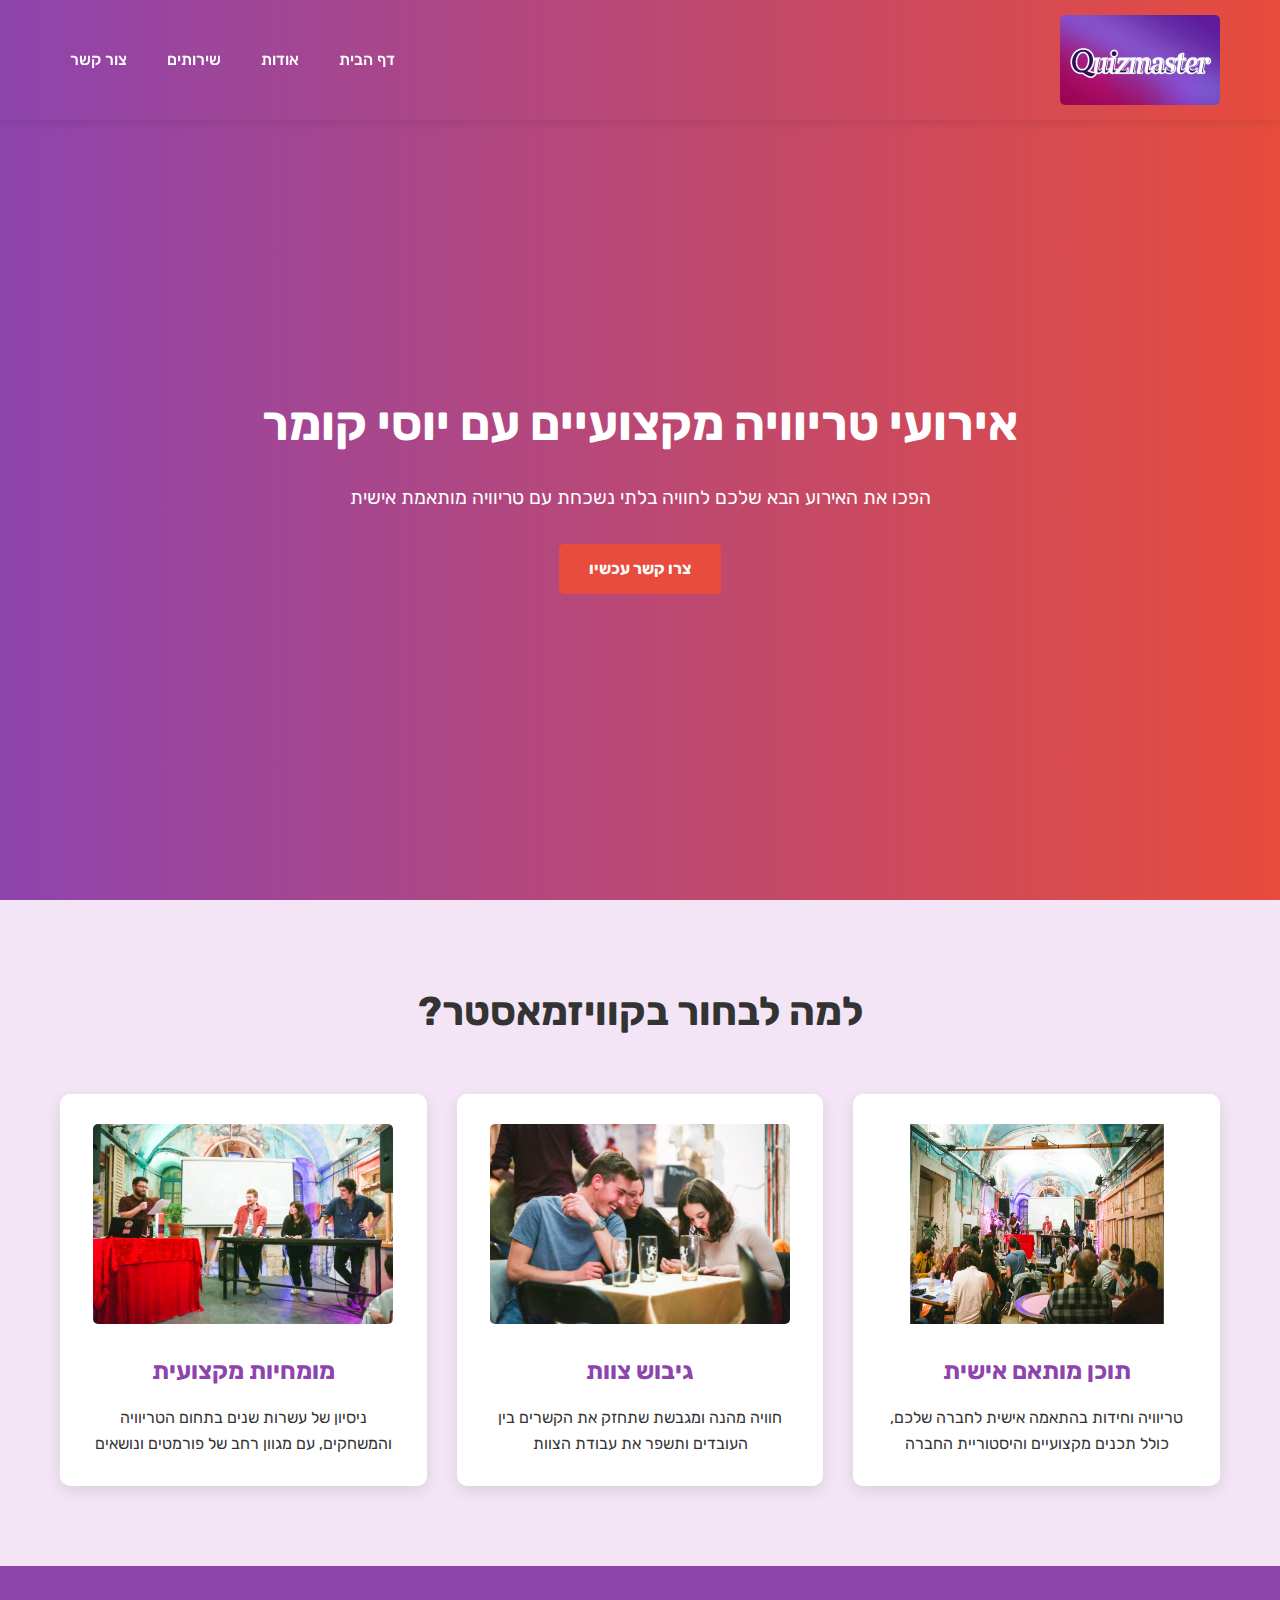
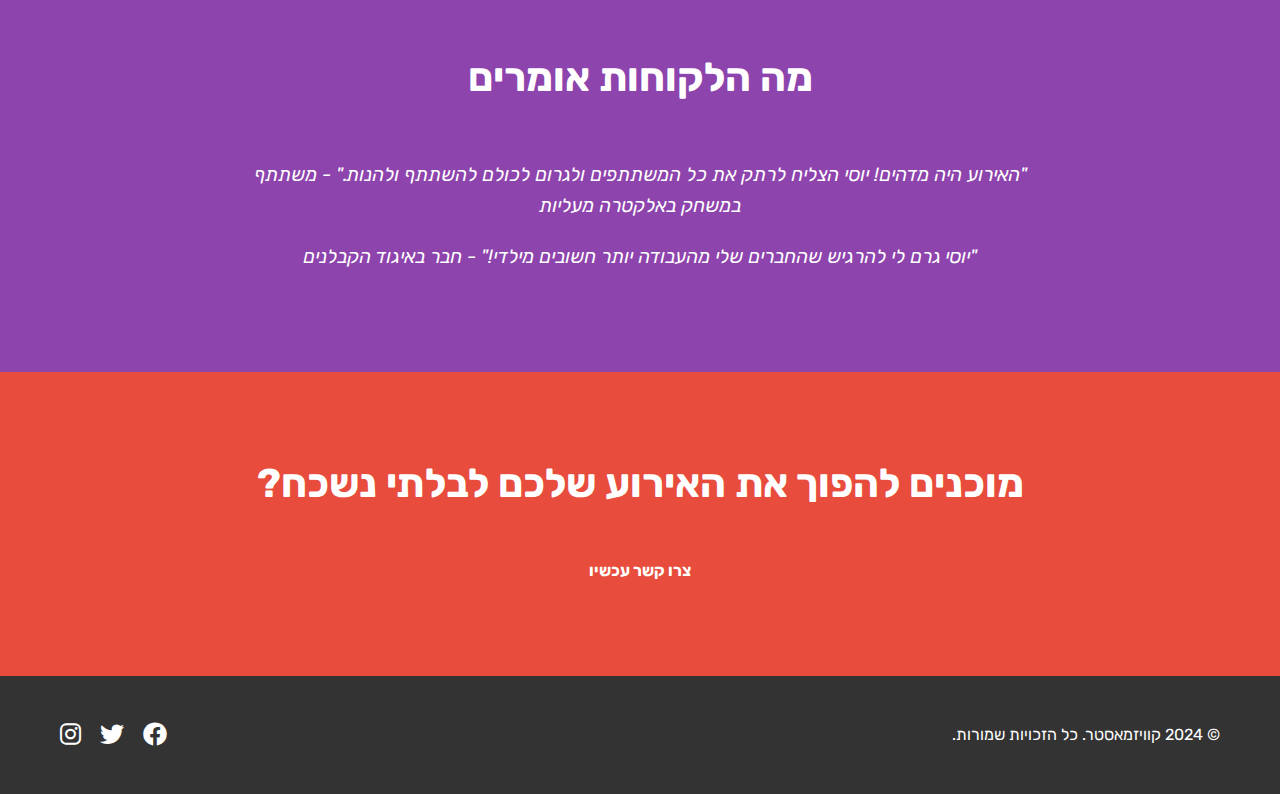
==== index.html @ 9429d7c6 "day 2" ====
<!DOCTYPE html>
<html lang="he" dir="rtl">
<head>
    <meta charset="UTF-8">
    <meta name="viewport" content="width=device-width, initial-scale=1.0">
    <title>קוויזמאסטר - אירועי טריוויה מקצועיים</title>
    <link rel="stylesheet" href="style.css">
    <link rel="stylesheet" href="https://cdnjs.cloudflare.com/ajax/libs/font-awesome/6.0.0-beta3/css/all.min.css">
</head>
<body>
    <header>
        <div class="container">
            <nav>
                <a href="index.html" class="logo">
                    <img src="80slogo.jpg" alt="קוויזמאסטר לוגו" width="160" height="90">
                </a>
                <ul>
                    <li><a href="index.html">דף הבית</a></li>
                    <li><a href="about.html">אודות</a></li>
                    <li><a href="services.html">שירותים</a></li>
                    <li><a href="contact.html">צור קשר</a></li>
                </ul>
            </nav>
        </div>
    </header>

    <main>
        <section class="hero">
            <div class="container">
                <h1>אירועי טריוויה מקצועיים עם יוסי קומר</h1>
                <p>הפכו את האירוע הבא שלכם לחוויה בלתי נשכחת עם טריוויה מותאמת אישית</p>
                <a href="contact.html" class="cta-button">צרו קשר עכשיו</a>
            </div>
        </section>

        <section class="features">
            <div class="container">
                <h2>למה לבחור בקוויזמאסטר?</h2>
                <div class="feature-grid">
                    <div class="feature-item">
                        <img src="IMG-20240827-WA0010.jpg" alt="טריוויה מגוונת" width="300" height="200">
                        <h3>תוכן מותאם אישית</h3>
                        <p>טריוויה וחידות בהתאמה אישית לחברה שלכם, כולל תכנים מקצועיים והיסטוריית החברה</p>
                    </div>
                    <div class="feature-item">
                        <img src="IMG-20240827-WA0013.jpg" alt="אווירה כיפית" width="300" height="200">
                        <h3>גיבוש צוות</h3>
                        <p>חוויה מהנה ומגבשת שתחזק את הקשרים בין העובדים ותשפר את עבודת הצוות</p>
                    </div>
                    <div class="feature-item">
                        <img src="IMG-20240827-WA0012.jpg" alt="מומחיות מקצועית" width="300" height="200">
                        <h3>מומחיות מקצועית</h3>
                        <p>ניסיון של עשרות שנים בתחום הטריוויה והמשחקים, עם מגוון רחב של פורמטים ונושאים</p>
                    </div>
                </div>
            </div>
        </section>

        <section class="testimonials">
            <div class="container">
                <h2>מה הלקוחות אומרים</h2>
                <div class="testimonial-slider">
                    <div class="testimonial-item">
                        <p>"האירוע היה מדהים! יוסי הצליח לרתק את כל המשתתפים ולגרום לכולם להשתתף ולהנות." - משתתף במשחק באלקטרה מעליות
                                                
                    </div>
                    <div class="testimonial-item">                                                
                        <p>"יוסי גרם לי להרגיש שהחברים שלי מהעבודה יותר חשובים מילדי!" - חבר באיגוד הקבלנים
                    </div>
                    
                    <!-- Add more testimonial items here -->
                </div>
            </div>
        </section>

        <section class="cta">
            <div class="container">
                <h2>מוכנים להפוך את האירוע שלכם לבלתי נשכח?</h2>
                <a href="contact.html" class="cta-button">צרו קשר עכשיו</a>
            </div>
        </section>
    </main>

    <footer>
        <div class="container">
            <p>&copy; 2024 קוויזמאסטר. כל הזכויות שמורות.</p>
            <div class="social-icons">
                <a href="#" aria-label="פייסבוק"><i class="fab fa-facebook"></i></a>
                <a href="#" aria-label="טוויטר"><i class="fab fa-twitter"></i></a>
                <a href="#" aria-label="אינסטגרם"><i class="fab fa-instagram"></i></a>
            </div>
        </div>
    </footer>
</body>
</html>
---- style.css ----
@import url('https://fonts.googleapis.com/css2?family=Rubik:wght@400;500;700&display=swap');

:root {
    --primary-color: #8e44ad; /* Deep purple */
    --secondary-color: #e74c3c; /* Accent pink */
    --background-color: #f3e5f5; /* Light purple background */
    --text-color: #333333;
    --accent-color: #9b59b6; /* Lighter purple */
}

* {
    box-sizing: border-box;
    margin: 0;
    padding: 0;
}

body {
    font-family: 'Rubik', sans-serif;
    line-height: 1.6;
    background-color: var(--background-color);
    color: var(--text-color);
    direction: rtl;
}

.container {
    max-width: 1200px;
    margin: 0 auto;
    padding: 0 20px;
}

/* Header Styles */
header {
    background-image: linear-gradient(to right, #8e44ad, #e74c3c);
    box-shadow: 0 2px 10px rgba(0, 0, 0, 0.1);
    position: fixed;
    width: 100%;
    top: 0;
    z-index: 1000;
}

nav {
    display: flex;
    justify-content: space-between;
    align-items: center;
    padding: 15px 0;
}

.logo {
    display: flex;
    align-items: center;
    text-decoration: none;
}

.logo img {
    margin-left: 10px;
    border-radius: 5px;
}

nav ul {
    display: flex;
    list-style-type: none;
}

nav ul li {
    margin-right: 20px;
}

nav ul li a {
    text-decoration: none;
    color: #fff;
    font-weight: 500;
    transition: color 0.3s ease;
    padding: 5px 10px;
    border-radius: 5px;
}

nav ul li a:hover {
    background-color: rgba(255, 255, 255, 0.2);
}

/* Hero Section */
.hero {
    background-image: linear-gradient(to right, #8e44ad, #e74c3c);
    background-size: cover;
    background-position: center;
    height: 100vh;
    display: flex;
    align-items: center;
    text-align: center;
    color: #fff;
    padding-top: 80px; /* Add padding to account for fixed header */
}

.hero h1 {
    font-size: 3rem;
    margin-bottom: 20px;
}

.hero p {
    font-size: 1.2rem;
    margin-bottom: 30px;
}

.cta-button {
    display: inline-block;
    background-color: var(--secondary-color);
    color: #fff;
    padding: 12px 30px;
    border-radius: 5px;
    text-decoration: none;
    font-weight: 700;
    transition: background-color 0.3s ease, transform 0.3s ease;
}

.cta-button:hover {
    background-color: #c0392b;
    transform: translateY(-3px);
}

/* Features Section */
.features {
  padding: 80px 0;
}

.features h2 {
  text-align: center;
  font-size: 2.5rem;
  margin-bottom: 50px;
}

.feature-grid {
  display: grid;
  grid-template-columns: repeat(auto-fit, minmax(300px, 1fr));
  gap: 30px;
}

.feature-item {
  background-color: #fff;
  border-radius: 10px;
  padding: 30px;
  text-align: center;
  box-shadow: 0 5px 15px rgba(0, 0, 0, 0.1);
  transition: transform 0.3s ease;
}

.feature-item:hover {
  transform: translateY(-10px);
}

.feature-item img {
  max-width: 100%;
  border-radius: 5px;
  margin-bottom: 20px;
}

.feature-item h3 {
  font-size: 1.5rem;
  margin-bottom: 15px;
  color: var(--primary-color);
}

/* Testimonials Section */
.testimonials {
  background-color: var(--primary-color);
  color: #fff;
  padding: 80px 0;
}

.testimonials h2 {
  text-align: center;
  font-size: 2.5rem;
  margin-bottom: 50px;
}

.testimonial-slider {
  max-width: 800px;
  margin: 0 auto;
}

.testimonial-item {
  text-align: center;
}

.testimonial-item p {
  font-size: 1.2rem;
  font-style: italic;
  margin-bottom: 20px;
}

.testimonial-item cite {
  font-weight: 700;
}

/* CTA Section */
.cta {
  background-color: var(--secondary-color);
  color: #fff;
  padding: 80px 0;
  text-align: center;
}

.cta h2 {
  font-size: 2.5rem;
  margin-bottom: 30px;
}

/* Footer Styles */
footer {
  background-color: #333;
  color: #fff;
  padding: 40px 0;
}

footer .container {
  display: flex;
  justify-content: space-between;
  align-items: center;
}

.social-icons a {
  color: #fff;
  font-size: 1.5rem;
  margin-right: 15px;
  transition: color 0.3s ease;
}

.social-icons a:hover {
  color: var(--primary-color);
}

/* Responsive Design */
@media (max-width: 768px) {
  nav {
      flex-direction: column;
  }

  nav ul {
      margin-top: 20px;
  }

  .hero h1 {
      font-size: 2.5rem;
  }

  .feature-grid {
      grid-template-columns: 1fr;
  }

  footer .container {
      flex-direction: column;
      text-align: center;
  }

  .social-icons {
      margin-top: 20px;
  }
}
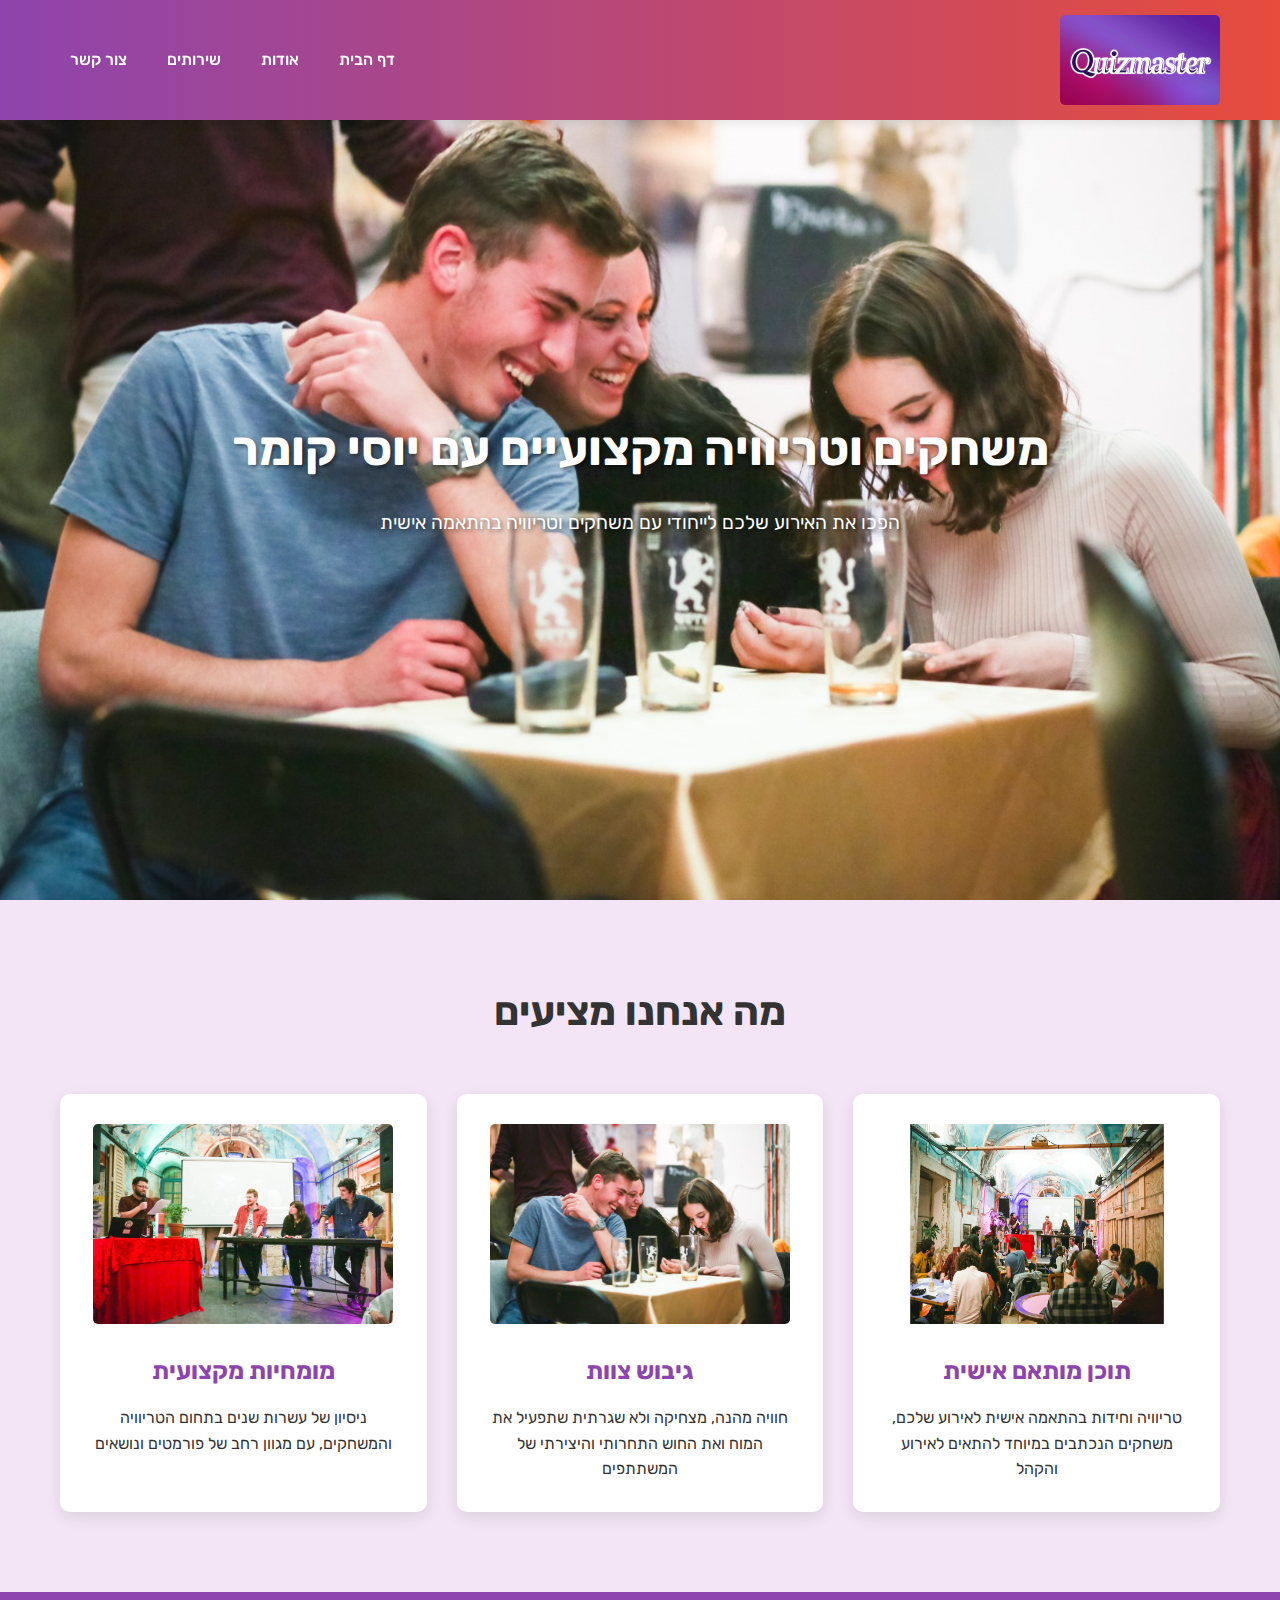
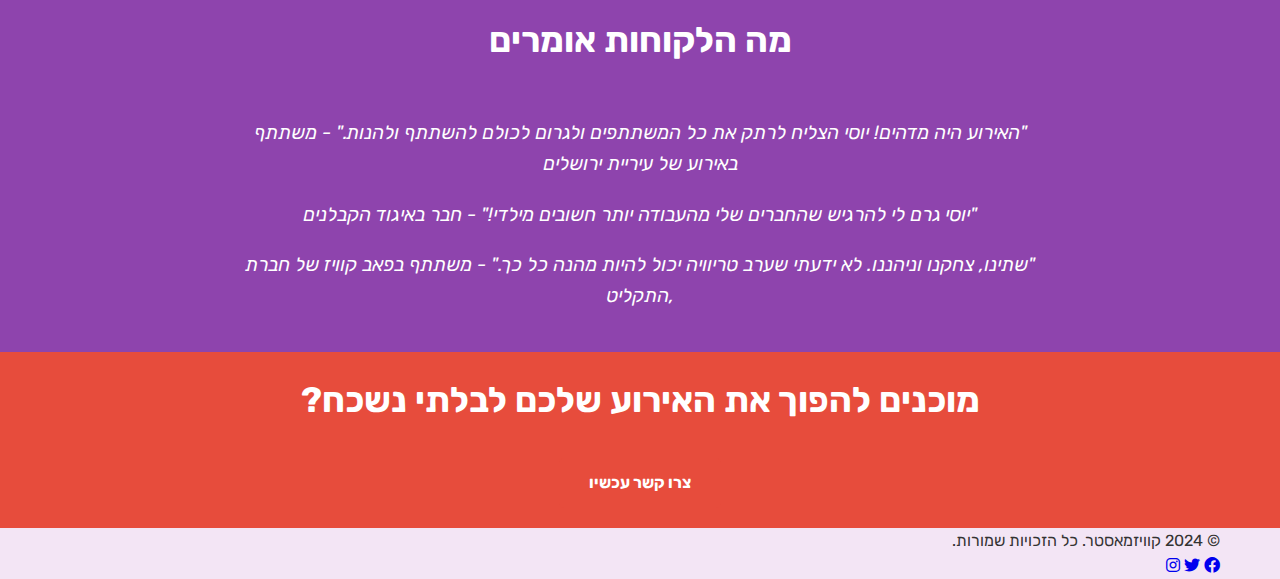
==== commit 9f4b885f: "made everything" ====
--- a/index.html
+++ b/index.html
@@ -14,38 +14,36 @@
                 <a href="index.html" class="logo">
                     <img src="80slogo.jpg" alt="קוויזמאסטר לוגו" width="160" height="90">
                 </a>
-                <ul>
-                    <li><a href="index.html">דף הבית</a></li>
-                    <li><a href="about.html">אודות</a></li>
-                    <li><a href="services.html">שירותים</a></li>
-                    <li><a href="contact.html">צור קשר</a></li>
-                </ul>
+                <!-- The hamburger menu will be inserted here by JavaScript -->
             </nav>
         </div>
     </header>
 
     <main>
         <section class="hero">
-            <div class="container">
-                <h1>אירועי טריוויה מקצועיים עם יוסי קומר</h1>
-                <p>הפכו את האירוע הבא שלכם לחוויה בלתי נשכחת עם טריוויה מותאמת אישית</p>
-                <a href="contact.html" class="cta-button">צרו קשר עכשיו</a>
+            <div class="slideshow-container">
+                <!-- Images will be dynamically added here by JavaScript -->
+            </div>
+            <div class="hero-content">
+                <h1>משחקים וטריוויה מקצועיים עם יוסי קומר</h1>
+                <p>הפכו את האירוע שלכם לייחודי עם משחקים וטריוויה בהתאמה אישית</p>
+                
             </div>
         </section>
 
         <section class="features">
             <div class="container">
-                <h2>למה לבחור בקוויזמאסטר?</h2>
+                <h2>מה אנחנו מציעים</h2>
                 <div class="feature-grid">
                     <div class="feature-item">
                         <img src="IMG-20240827-WA0010.jpg" alt="טריוויה מגוונת" width="300" height="200">
                         <h3>תוכן מותאם אישית</h3>
-                        <p>טריוויה וחידות בהתאמה אישית לחברה שלכם, כולל תכנים מקצועיים והיסטוריית החברה</p>
+                        <p>טריוויה וחידות בהתאמה אישית לאירוע שלכם, משחקים הנכתבים במיוחד להתאים לאירוע והקהל</p>
                     </div>
                     <div class="feature-item">
                         <img src="IMG-20240827-WA0013.jpg" alt="אווירה כיפית" width="300" height="200">
                         <h3>גיבוש צוות</h3>
-                        <p>חוויה מהנה ומגבשת שתחזק את הקשרים בין העובדים ותשפר את עבודת הצוות</p>
+                        <p>חוויה מהנה, מצחיקה ולא שגרתית שתפעיל את המוח ואת החוש התחרותי והיצירתי של המשתתפים</p>
                     </div>
                     <div class="feature-item">
                         <img src="IMG-20240827-WA0012.jpg" alt="מומחיות מקצועית" width="300" height="200">
@@ -61,11 +59,13 @@
                 <h2>מה הלקוחות אומרים</h2>
                 <div class="testimonial-slider">
                     <div class="testimonial-item">
-                        <p>"האירוע היה מדהים! יוסי הצליח לרתק את כל המשתתפים ולגרום לכולם להשתתף ולהנות." - משתתף במשחק באלקטרה מעליות
-                                                
+                        <p>"האירוע היה מדהים! יוסי הצליח לרתק את כל המשתתפים ולגרום לכולם להשתתף ולהנות." - משתתף באירוע של עיריית ירושלים                      
                     </div>
                     <div class="testimonial-item">                                                
                         <p>"יוסי גרם לי להרגיש שהחברים שלי מהעבודה יותר חשובים מילדי!" - חבר באיגוד הקבלנים
+                    </div>
+                    <div class="testimonial-item">                                                
+                        <p>"שתינו, צחקנו וניהננו. לא ידעתי שערב טריוויה יכול להיות מהנה כל כך." - משתתף בפאב קוויז של חברת ,התקליט
                     </div>
                     
                     <!-- Add more testimonial items here -->
@@ -91,5 +91,6 @@
             </div>
         </div>
     </footer>
+    <script src="script.js"></script>
 </body>
 </html>--- a/style.css
+++ b/style.css
@@ -1,11 +1,11 @@
 @import url('https://fonts.googleapis.com/css2?family=Rubik:wght@400;500;700&display=swap');
 
 :root {
-    --primary-color: #8e44ad; /* Deep purple */
-    --secondary-color: #e74c3c; /* Accent pink */
-    --background-color: #f3e5f5; /* Light purple background */
+    --primary-color: #8e44ad;
+    --secondary-color: #e74c3c;
+    --background-color: #f3e5f5;
     --text-color: #333333;
-    --accent-color: #9b59b6; /* Lighter purple */
+    --accent-color: #9b59b6;
 }
 
 * {
@@ -28,7 +28,7 @@
     padding: 0 20px;
 }
 
-/* Header Styles */
+/* Header and Navigation Styles */
 header {
     background-image: linear-gradient(to right, #8e44ad, #e74c3c);
     box-shadow: 0 2px 10px rgba(0, 0, 0, 0.1);
@@ -38,6 +38,15 @@
     z-index: 1000;
 }
 
+.with-header-padding {
+  padding-top: 60px; /* Adjust this value based on your header height */
+}
+
+.with-header-padding main {
+  margin-top: 80px; /* Add some extra space between header and main content */
+}
+
+
 nav {
     display: flex;
     justify-content: space-between;
@@ -56,16 +65,36 @@
     border-radius: 5px;
 }
 
-nav ul {
+/* Hamburger Menu Styles */
+.hamburger-menu {
+    position: relative;
+}
+
+.hamburger-icon {
+    display: none;
+    cursor: pointer;
+    padding: 10px;
+}
+
+.hamburger-icon span {
+    display: block;
+    width: 25px;
+    height: 3px;
+    background-color: #fff;
+    margin: 5px 0;
+    transition: 0.4s;
+}
+
+.menu-items {
     display: flex;
     list-style-type: none;
 }
 
-nav ul li {
+.menu-items li {
     margin-right: 20px;
 }
 
-nav ul li a {
+.menu-items li a {
     text-decoration: none;
     color: #fff;
     font-weight: 500;
@@ -74,21 +103,135 @@
     border-radius: 5px;
 }
 
-nav ul li a:hover {
+.menu-items li a:hover {
     background-color: rgba(255, 255, 255, 0.2);
+}
+
+
+/* Features Section */
+.features {
+  padding: 80px 0;
+}
+
+.features h2 {
+  text-align: center;
+  font-size: 2.5rem;
+  margin-bottom: 50px;
+}
+
+.feature-grid {
+  display: grid;
+  grid-template-columns: repeat(auto-fit, minmax(300px, 1fr));
+  gap: 30px;
+}
+
+.feature-item {
+  background-color: #fff;
+  border-radius: 10px;
+  padding: 30px;
+  text-align: center;
+  box-shadow: 0 5px 15px rgba(0, 0, 0, 0.1);
+  transition: transform 0.3s ease;
+}
+
+.feature-item:hover {
+  transform: translateY(-10px);
+}
+
+.feature-item img {
+  max-width: 100%;
+  border-radius: 5px;
+  margin-bottom: 20px;
+}
+
+.feature-item h3 {
+  font-size: 1.5rem;
+  margin-bottom: 15px;
+  color: var(--primary-color);
+}
+
+/* Testimonials Section */
+.testimonials {
+  background-color: var(--primary-color);
+  color: #fff;
+  padding: 20px 0;
+}
+
+.testimonials h2 {
+  text-align: center;
+  font-size: 2.2rem;
+  margin-bottom: 50px;
+}
+
+.testimonial-slider {
+  max-width: 800px;
+  margin: 0 auto;
+}
+
+.testimonial-item {
+  text-align: center;
+}
+
+.testimonial-item p {
+  font-size: 1.2rem;
+  font-style: italic;
+  margin-bottom: 20px;
+}
+
+.testimonial-item cite {
+  font-weight: 700;
+}
+
+/* CTA Section */
+.cta {
+  background-color: var(--secondary-color);
+  color: #fff;
+  padding: 20px 0;
+  text-align: center;
+}
+
+.cta h2 {
+  font-size: 2.2rem;
+  margin-bottom: 30px;
 }
 
 /* Hero Section */
 .hero {
-    background-image: linear-gradient(to right, #8e44ad, #e74c3c);
-    background-size: cover;
-    background-position: center;
+    position: relative;
     height: 100vh;
+    overflow: hidden;
     display: flex;
     align-items: center;
+    justify-content: center;
+    color: #fff;
+    padding-top: 80px;
+}
+
+.slideshow-container {
+    position: absolute;
+    top: 0;
+    left: 0;
+    width: 100%;
+    height: 100%;
+}
+
+.slideshow-container img {
+    position: absolute;
+    top: 0;
+    left: 0;
+    width: 100%;
+    height: 100%;
+    object-fit: cover;
+    opacity: 0;
+    transition: opacity 1s ease-in-out;
+}
+
+.hero-content {
+    position: relative;
+    z-index: 1;
     text-align: center;
-    color: #fff;
-    padding-top: 80px; /* Add padding to account for fixed header */
+    padding: 20px;
+    text-shadow: 2px 2px 4px rgba(0,0,0,0.5);
 }
 
 .hero h1 {
@@ -117,141 +260,79 @@
     transform: translateY(-3px);
 }
 
-/* Features Section */
-.features {
-  padding: 80px 0;
-}
-
-.features h2 {
-  text-align: center;
-  font-size: 2.5rem;
-  margin-bottom: 50px;
-}
-
-.feature-grid {
-  display: grid;
-  grid-template-columns: repeat(auto-fit, minmax(300px, 1fr));
-  gap: 30px;
-}
-
-.feature-item {
-  background-color: #fff;
-  border-radius: 10px;
-  padding: 30px;
-  text-align: center;
-  box-shadow: 0 5px 15px rgba(0, 0, 0, 0.1);
-  transition: transform 0.3s ease;
-}
-
-.feature-item:hover {
-  transform: translateY(-10px);
-}
-
-.feature-item img {
-  max-width: 100%;
-  border-radius: 5px;
-  margin-bottom: 20px;
-}
-
-.feature-item h3 {
-  font-size: 1.5rem;
-  margin-bottom: 15px;
-  color: var(--primary-color);
-}
-
-/* Testimonials Section */
-.testimonials {
-  background-color: var(--primary-color);
-  color: #fff;
-  padding: 80px 0;
-}
-
-.testimonials h2 {
-  text-align: center;
-  font-size: 2.5rem;
-  margin-bottom: 50px;
-}
-
-.testimonial-slider {
-  max-width: 800px;
-  margin: 0 auto;
-}
-
-.testimonial-item {
-  text-align: center;
-}
-
-.testimonial-item p {
-  font-size: 1.2rem;
-  font-style: italic;
-  margin-bottom: 20px;
-}
-
-.testimonial-item cite {
-  font-weight: 700;
-}
-
-/* CTA Section */
-.cta {
-  background-color: var(--secondary-color);
-  color: #fff;
-  padding: 80px 0;
-  text-align: center;
-}
-
-.cta h2 {
-  font-size: 2.5rem;
-  margin-bottom: 30px;
-}
-
-/* Footer Styles */
-footer {
-  background-color: #333;
-  color: #fff;
-  padding: 40px 0;
-}
-
-footer .container {
-  display: flex;
-  justify-content: space-between;
-  align-items: center;
-}
-
-.social-icons a {
-  color: #fff;
-  font-size: 1.5rem;
-  margin-right: 15px;
-  transition: color 0.3s ease;
-}
-
-.social-icons a:hover {
-  color: var(--primary-color);
-}
+/* Ensure the layout is side-by-side */
+
+.about-content h1 {
+  text-align: center; /* Center-align the heading text */
+  margin-bottom: 30px; /* Add space below the heading */
+  font-size: xx-large;
+  color: #8e44ad;
+}
+.about-grid {
+  display: flex; /* Use Flexbox for side-by-side layout */
+  align-items: flex-start; /* Align items at the start of the container */
+  gap: 20px; /* Add some space between image and text */
+  padding: 40px; /* Add some padding around the container */
+}
+
+/* Set a specific size for the image */
+.about-image img {
+  max-width: 300px; /* Adjust size as needed */
+  height: auto; /* Maintain the aspect ratio of the image */
+  border-radius: 8px; /* Optional: Add rounded corners */
+}
+
+/* Ensure the text is on the right and can grow */
+.about-text {
+  flex: 1; /* Allow the text container to grow and fill available space */
+}
+
+
 
 /* Responsive Design */
 @media (max-width: 768px) {
-  nav {
-      flex-direction: column;
-  }
-
-  nav ul {
-      margin-top: 20px;
-  }
-
-  .hero h1 {
-      font-size: 2.5rem;
-  }
-
-  .feature-grid {
-      grid-template-columns: 1fr;
-  }
-
-  footer .container {
-      flex-direction: column;
-      text-align: center;
-  }
-
-  .social-icons {
-      margin-top: 20px;
-  }
+    .hamburger-icon {
+        display: block;
+    }
+
+    .menu-items {
+        display: none;
+        position: absolute;
+        top: 100%;
+        left: 0;
+        width: 100%;
+        background-color: var(--primary-color);
+        flex-direction: column;
+        align-items: center;
+        padding: 20px 0;
+    }
+
+    .menu-items.show {
+        display: flex;
+    }
+
+    .menu-items li {
+        margin: 10px 0;
+    }
+
+    nav {
+        flex-direction: column;
+    }
+
+    .hero h1 {
+        font-size: 2.5rem;
+    }
+
+    .feature-grid {
+        grid-template-columns: 1fr;
+    }
+
+    footer .container {
+        flex-direction: column;
+        text-align: center;
+    }
+
+    .social-icons {
+        margin-top: 20px;
+    }
 }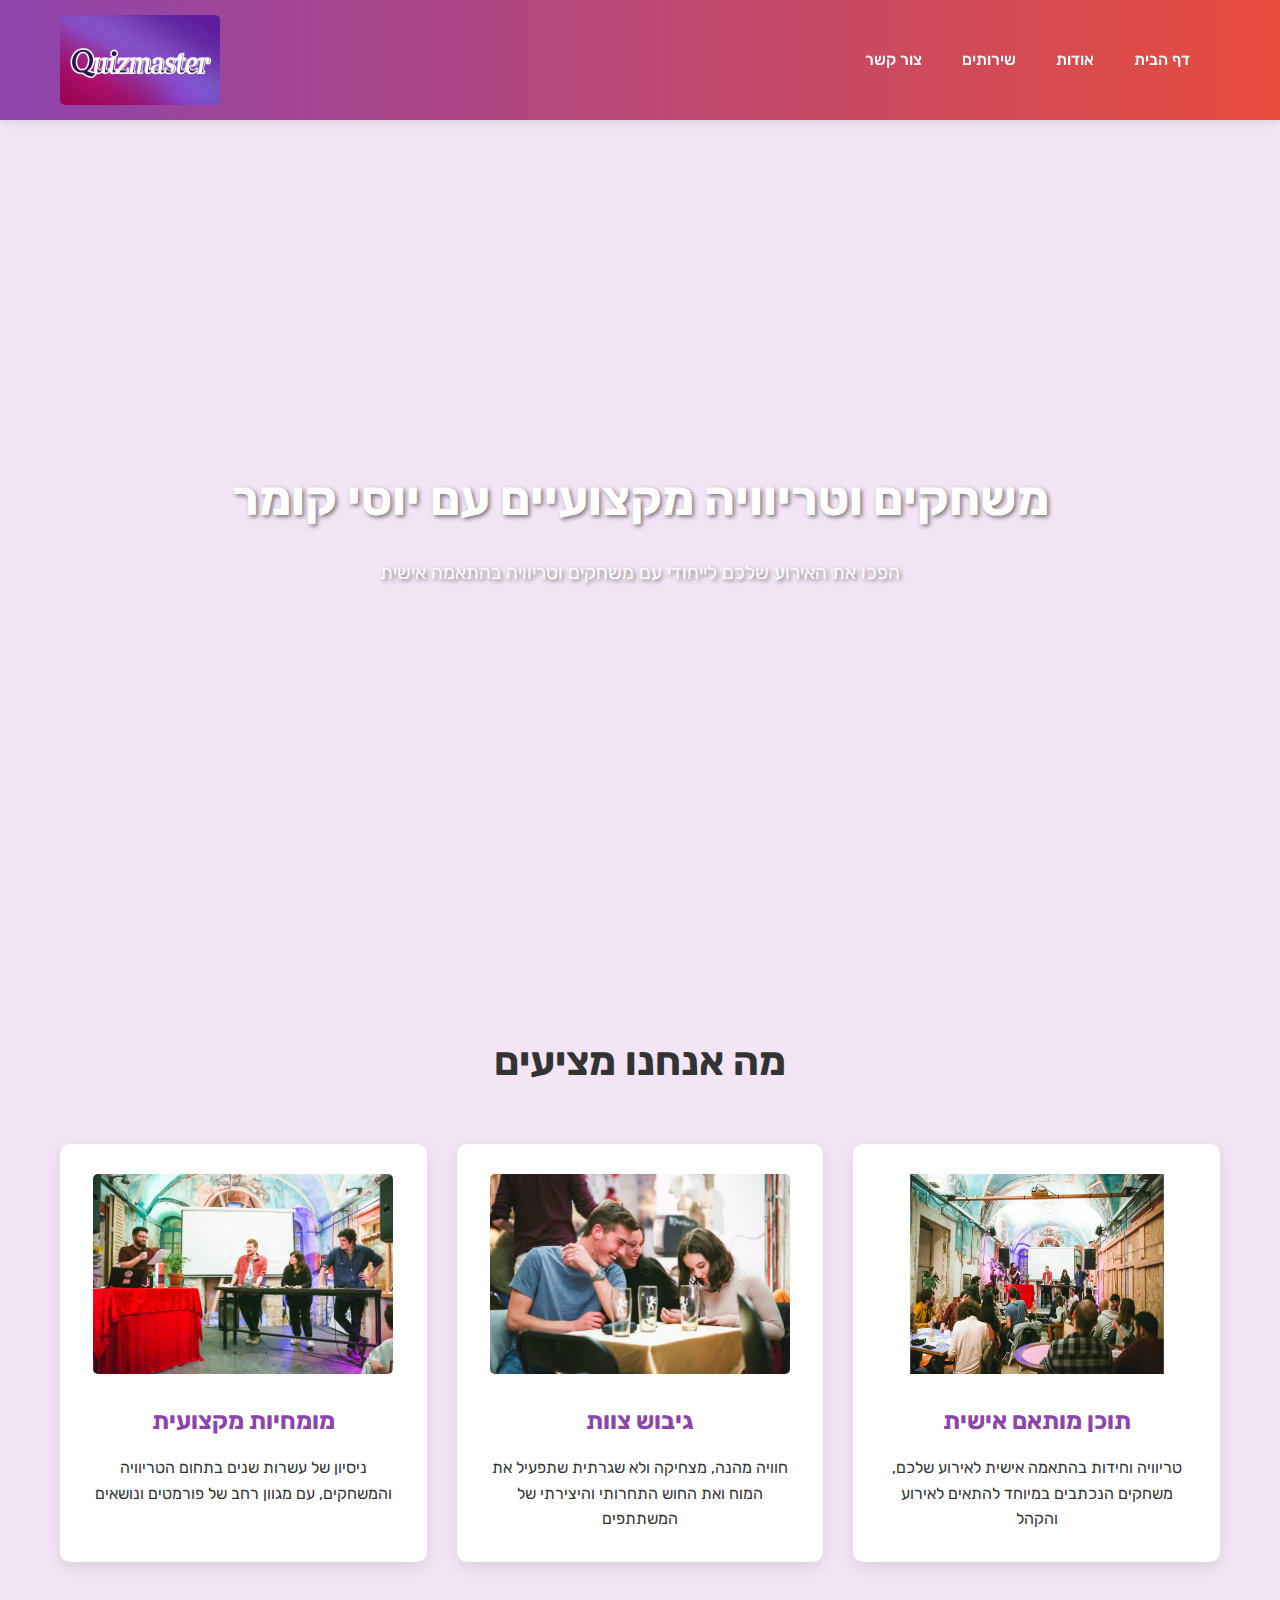
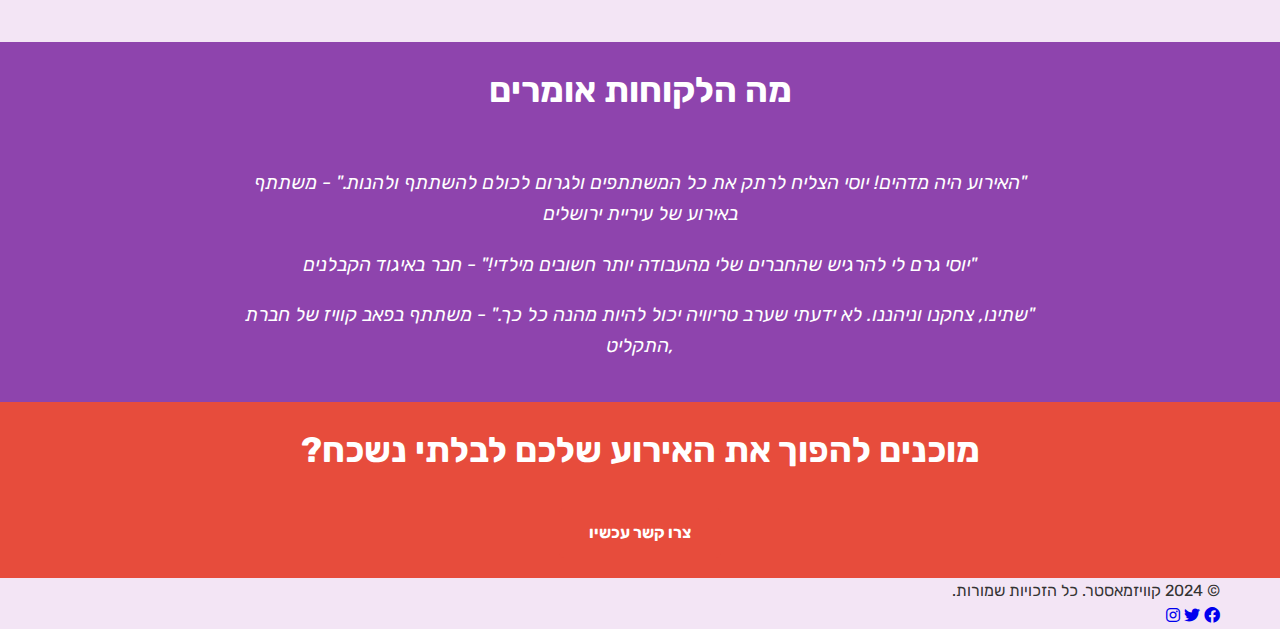
==== commit 0c3b165c: "finished? haha" ====
--- a/index.html
+++ b/index.html
@@ -7,7 +7,7 @@
     <link rel="stylesheet" href="style.css">
     <link rel="stylesheet" href="https://cdnjs.cloudflare.com/ajax/libs/font-awesome/6.0.0-beta3/css/all.min.css">
 </head>
-<body>
+<body class="with-header-padding-less">
     <header>
         <div class="container">
             <nav>
--- a/style.css
+++ b/style.css
@@ -1,3 +1,5 @@
+
+/* Global Styles */
 @import url('https://fonts.googleapis.com/css2?family=Rubik:wght@400;500;700&display=swap');
 
 :root {
@@ -30,7 +32,7 @@
 
 /* Header and Navigation Styles */
 header {
-    background-image: linear-gradient(to right, #8e44ad, #e74c3c);
+    background-image: linear-gradient(to right, var(--primary-color), var(--secondary-color));
     box-shadow: 0 2px 10px rgba(0, 0, 0, 0.1);
     position: fixed;
     width: 100%;
@@ -39,50 +41,69 @@
 }
 
 .with-header-padding {
-  padding-top: 60px; /* Adjust this value based on your header height */
+    padding-top: 60px;
 }
 
 .with-header-padding main {
-  margin-top: 80px; /* Add some extra space between header and main content */
-}
-
+    margin-top: 80px;
+}
+.with-header-padding-less {
+    padding-top: 50px;
+}
 
 nav {
-    display: flex;
-    justify-content: space-between;
-    align-items: center;
-    padding: 15px 0;
+  display: flex;
+  justify-content: space-between;
+  align-items: center;
+  padding: 15px 0;
+  order: 2;
 }
 
 .logo {
-    display: flex;
-    align-items: center;
-    text-decoration: none;
+  display: flex;
+  align-items: flex-start;
+  text-decoration: none;
+  order: 3; 
 }
 
 .logo img {
-    margin-left: 10px;
-    border-radius: 5px;
+  /*margin-right: 10px; /* Swap the margin from left to right */
+  border-radius: 5px;
 }
 
 /* Hamburger Menu Styles */
-.hamburger-menu {
-    position: relative;
-}
-
-.hamburger-icon {
-    display: none;
-    cursor: pointer;
-    padding: 10px;
-}
-
-.hamburger-icon span {
-    display: block;
-    width: 25px;
-    height: 3px;
-    background-color: #fff;
-    margin: 5px 0;
-    transition: 0.4s;
+@media (max-width: 767px) {
+    .hamburger-menu {
+        position: fixed;
+        top: 40px;
+        right: 20px;
+        display: flex;
+        flex-direction: column;
+        align-items: flex-end;
+        z-index: 100;
+    }
+
+    .hamburger-icon {
+        display: block;
+        cursor: pointer;
+        padding: 10px;
+    }
+
+    .hamburger-icon span {
+        display: block;
+        width: 25px;
+        height: 3px;
+        background-color: #fff;
+        margin: 5px 0;
+        transition: 0.4s;
+    }
+}
+
+@media (min-width: 768px) {
+    .hamburger-menu,
+    .hamburger-icon {
+        display: none;
+    }
 }
 
 .menu-items {
@@ -98,7 +119,7 @@
     text-decoration: none;
     color: #fff;
     font-weight: 500;
-    transition: color 0.3s ease;
+    transition: background-color 0.3s ease;
     padding: 5px 10px;
     border-radius: 5px;
 }
@@ -107,92 +128,102 @@
     background-color: rgba(255, 255, 255, 0.2);
 }
 
+.menu-items.show-on-mobile {
+    display: flex;
+    flex-direction: column;
+    align-items: flex-start;
+}
+
+.menu-items.show-on-mobile li {
+    margin-right: 0;
+    margin-bottom: 10px;
+}
 
 /* Features Section */
 .features {
-  padding: 80px 0;
+    padding: 80px 0;
 }
 
 .features h2 {
-  text-align: center;
-  font-size: 2.5rem;
-  margin-bottom: 50px;
+    text-align: center;
+    font-size: 2.5rem;
+    margin-bottom: 50px;
 }
 
 .feature-grid {
-  display: grid;
-  grid-template-columns: repeat(auto-fit, minmax(300px, 1fr));
-  gap: 30px;
+    display: grid;
+    grid-template-columns: repeat(auto-fit, minmax(300px, 1fr));
+    gap: 30px;
 }
 
 .feature-item {
-  background-color: #fff;
-  border-radius: 10px;
-  padding: 30px;
-  text-align: center;
-  box-shadow: 0 5px 15px rgba(0, 0, 0, 0.1);
-  transition: transform 0.3s ease;
+    background-color: #fff;
+    border-radius: 10px;
+    padding: 30px;
+    text-align: center;
+    box-shadow: 0 5px 15px rgba(0, 0, 0, 0.1);
+    transition: transform 0.3s ease;
 }
 
 .feature-item:hover {
-  transform: translateY(-10px);
+    transform: translateY(-10px);
 }
 
 .feature-item img {
-  max-width: 100%;
-  border-radius: 5px;
-  margin-bottom: 20px;
+    max-width: 100%;
+    border-radius: 5px;
+    margin-bottom: 20px;
 }
 
 .feature-item h3 {
-  font-size: 1.5rem;
-  margin-bottom: 15px;
-  color: var(--primary-color);
+    font-size: 1.5rem;
+    margin-bottom: 15px;
+    color: var(--primary-color);
 }
 
 /* Testimonials Section */
 .testimonials {
-  background-color: var(--primary-color);
-  color: #fff;
-  padding: 20px 0;
+    background-color: var(--primary-color);
+    color: #fff;
+    padding: 20px 0;
 }
 
 .testimonials h2 {
-  text-align: center;
-  font-size: 2.2rem;
-  margin-bottom: 50px;
+    text-align: center;
+    font-size: 2.2rem;
+    margin-bottom: 50px;
 }
 
 .testimonial-slider {
-  max-width: 800px;
-  margin: 0 auto;
+    max-width: 800px;
+    margin: 0 auto;
 }
 
 .testimonial-item {
-  text-align: center;
+    text-align: center;
 }
 
 .testimonial-item p {
-  font-size: 1.2rem;
-  font-style: italic;
-  margin-bottom: 20px;
+    font-size: 1.2rem;
+    font-style: italic;
+    margin-bottom: 20px;
 }
 
 .testimonial-item cite {
-  font-weight: 700;
+    font-weight: 700;
 }
 
 /* CTA Section */
 .cta {
-  background-color: var(--secondary-color);
-  color: #fff;
-  padding: 20px 0;
-  text-align: center;
+    background-color: var(--secondary-color);
+    color: #fff;
+    padding: 20px 0;
+    text-align: center;
 }
 
 .cta h2 {
-  font-size: 2.2rem;
-  margin-bottom: 30px;
+    font-size: 2.2rem;
+    margin-bottom: 30px;
 }
 
 /* Hero Section */
@@ -215,7 +246,8 @@
     height: 100%;
 }
 
-.slideshow-container img {
+.slideshow-container img,
+.slideshow-container video {
     position: absolute;
     top: 0;
     left: 0;
@@ -260,36 +292,34 @@
     transform: translateY(-3px);
 }
 
-/* Ensure the layout is side-by-side */
-
+/* About Section */
 .about-content h1 {
-  text-align: center; /* Center-align the heading text */
-  margin-bottom: 30px; /* Add space below the heading */
-  font-size: xx-large;
-  color: #8e44ad;
-}
+    text-align: center;
+    margin-bottom: 30px;
+    font-size: 2.5em;
+    color: var(--primary-color);
+}
+
 .about-grid {
-  display: flex; /* Use Flexbox for side-by-side layout */
-  align-items: flex-start; /* Align items at the start of the container */
-  gap: 20px; /* Add some space between image and text */
-  padding: 40px; /* Add some padding around the container */
-}
-
-/* Set a specific size for the image */
+    display: flex;
+    flex-direction: row;
+    align-items: flex-start;
+    gap: 20px;
+    padding: 40px;
+}
+
 .about-image img {
-  max-width: 300px; /* Adjust size as needed */
-  height: auto; /* Maintain the aspect ratio of the image */
-  border-radius: 8px; /* Optional: Add rounded corners */
-}
-
-/* Ensure the text is on the right and can grow */
+    max-width: 300px;
+    height: auto;
+    border-radius: 8px;
+}
+
 .about-text {
-  flex: 1; /* Allow the text container to grow and fill available space */
-}
-
-
-
-/* Responsive Design */
+    flex: 1;
+    text-align: right;
+}
+
+/* Responsive Styles */
 @media (max-width: 768px) {
     .hamburger-icon {
         display: block;
@@ -335,4 +365,33 @@
     .social-icons {
         margin-top: 20px;
     }
+
+    .about-content h1 {
+        font-size: 2em;
+        margin-bottom: 20px;
+    }
+
+    .about-grid {
+        flex-direction: column;
+        padding: 20px;
+    }
+
+    .about-text {
+        text-align: center;
+    }
+}
+
+@media (max-width: 480px) {
+    .about-content h1 {
+        font-size: 1.5em;
+        margin-bottom: 15px;
+    }
+
+    .about-grid {
+        padding: 15px;
+    }
+
+    .about-text {
+        text-align: center;
+    }
 }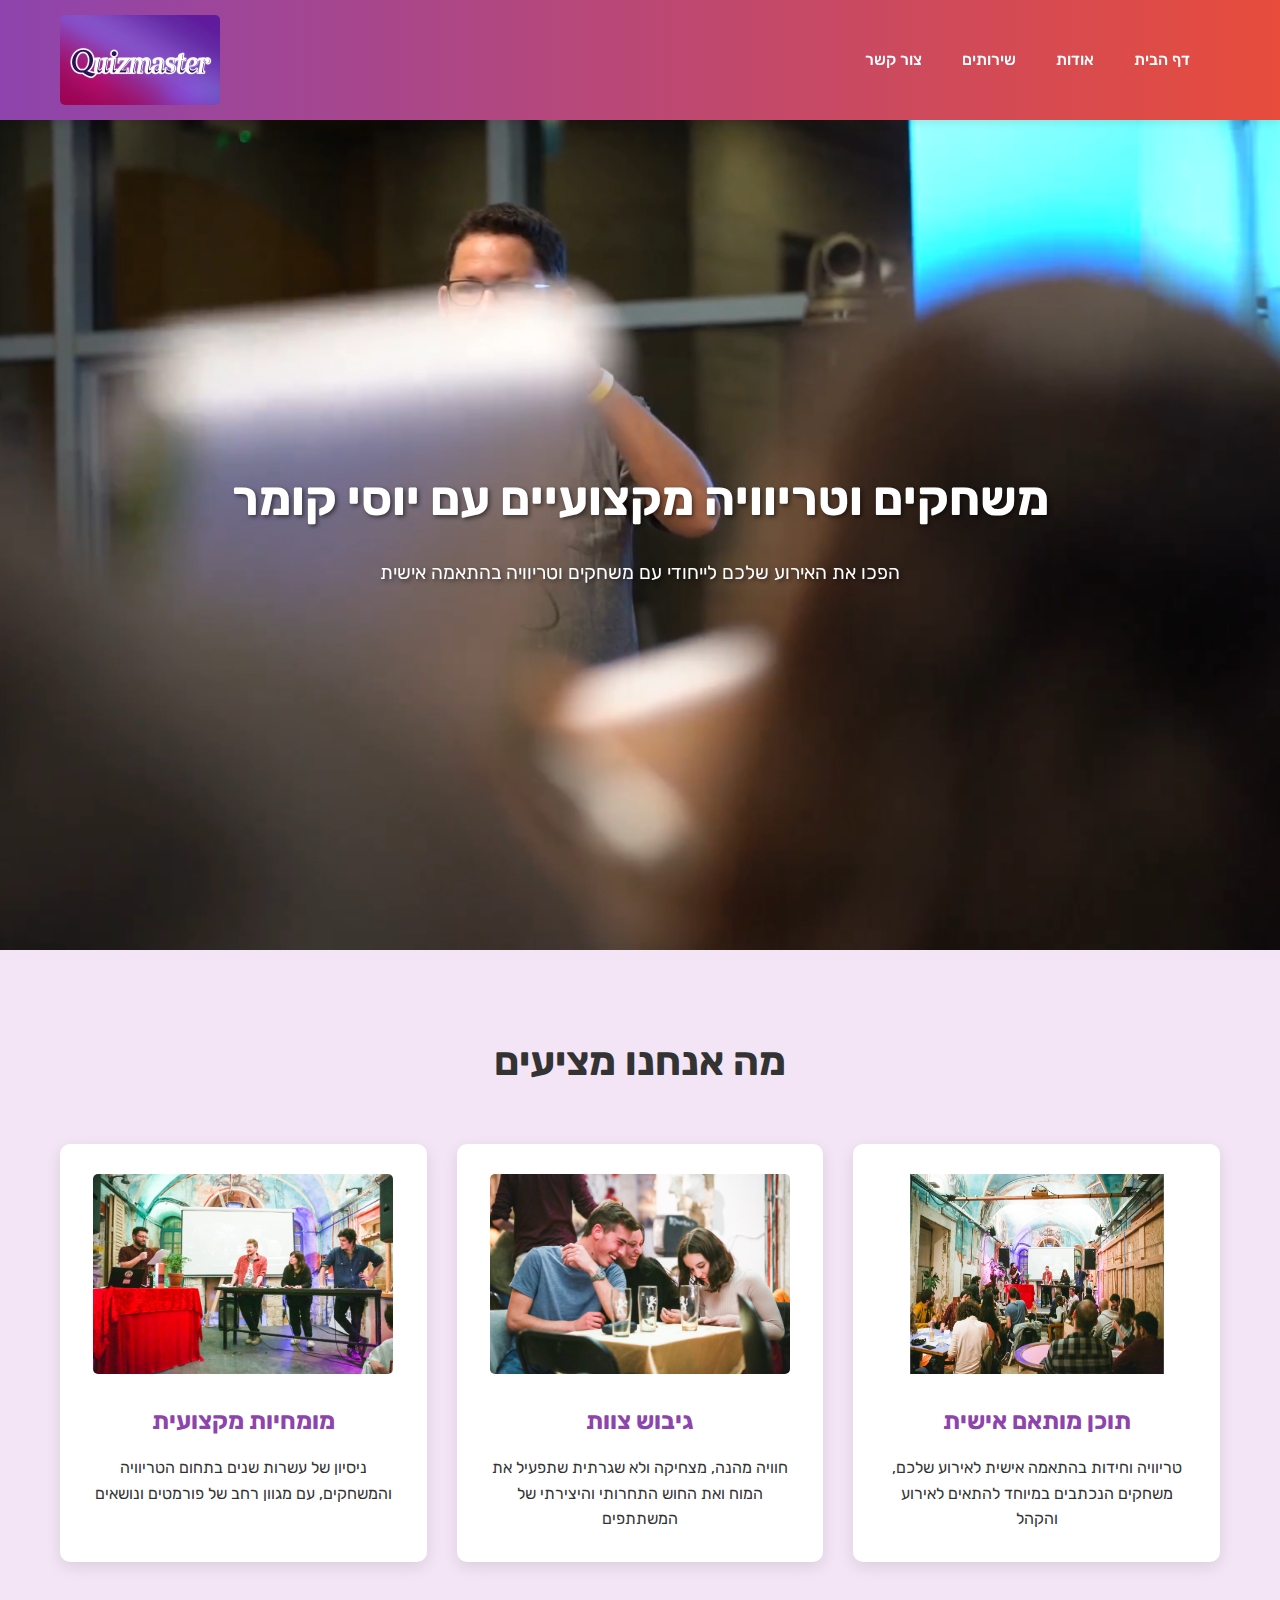
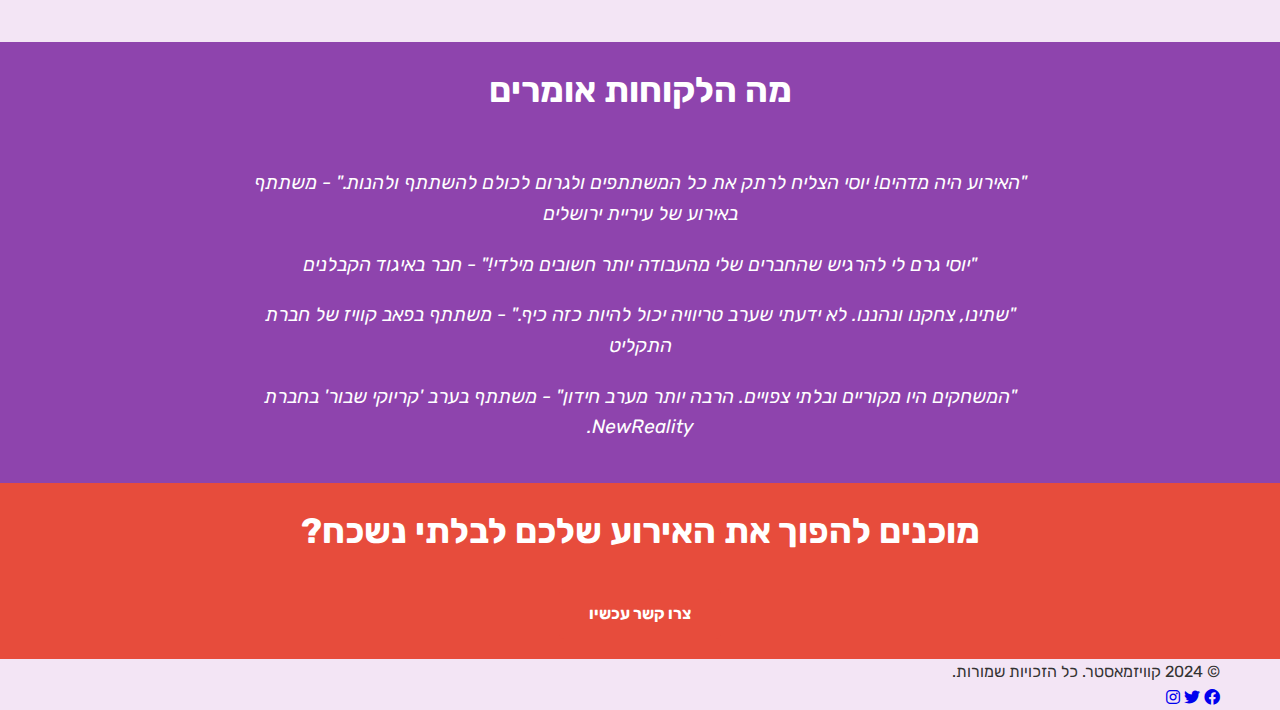
==== commit c94ee396: "failed to fix js" ====
--- a/index.html
+++ b/index.html
@@ -65,7 +65,10 @@
                         <p>"יוסי גרם לי להרגיש שהחברים שלי מהעבודה יותר חשובים מילדי!" - חבר באיגוד הקבלנים
                     </div>
                     <div class="testimonial-item">                                                
-                        <p>"שתינו, צחקנו וניהננו. לא ידעתי שערב טריוויה יכול להיות מהנה כל כך." - משתתף בפאב קוויז של חברת ,התקליט
+                        <p>"שתינו, צחקנו ונהננו. לא ידעתי שערב טריוויה יכול להיות כזה כיף." - משתתף בפאב קוויז של חברת התקליט
+                    </div>
+                    <div class="testimonial-item">                                                
+                        <p>"המשחקים היו מקוריים ובלתי צפויים. הרבה יותר מערב חידון" - משתתף בערב 'קריוקי שבור' בחברת NewReality.
                     </div>
                     
                     <!-- Add more testimonial items here -->
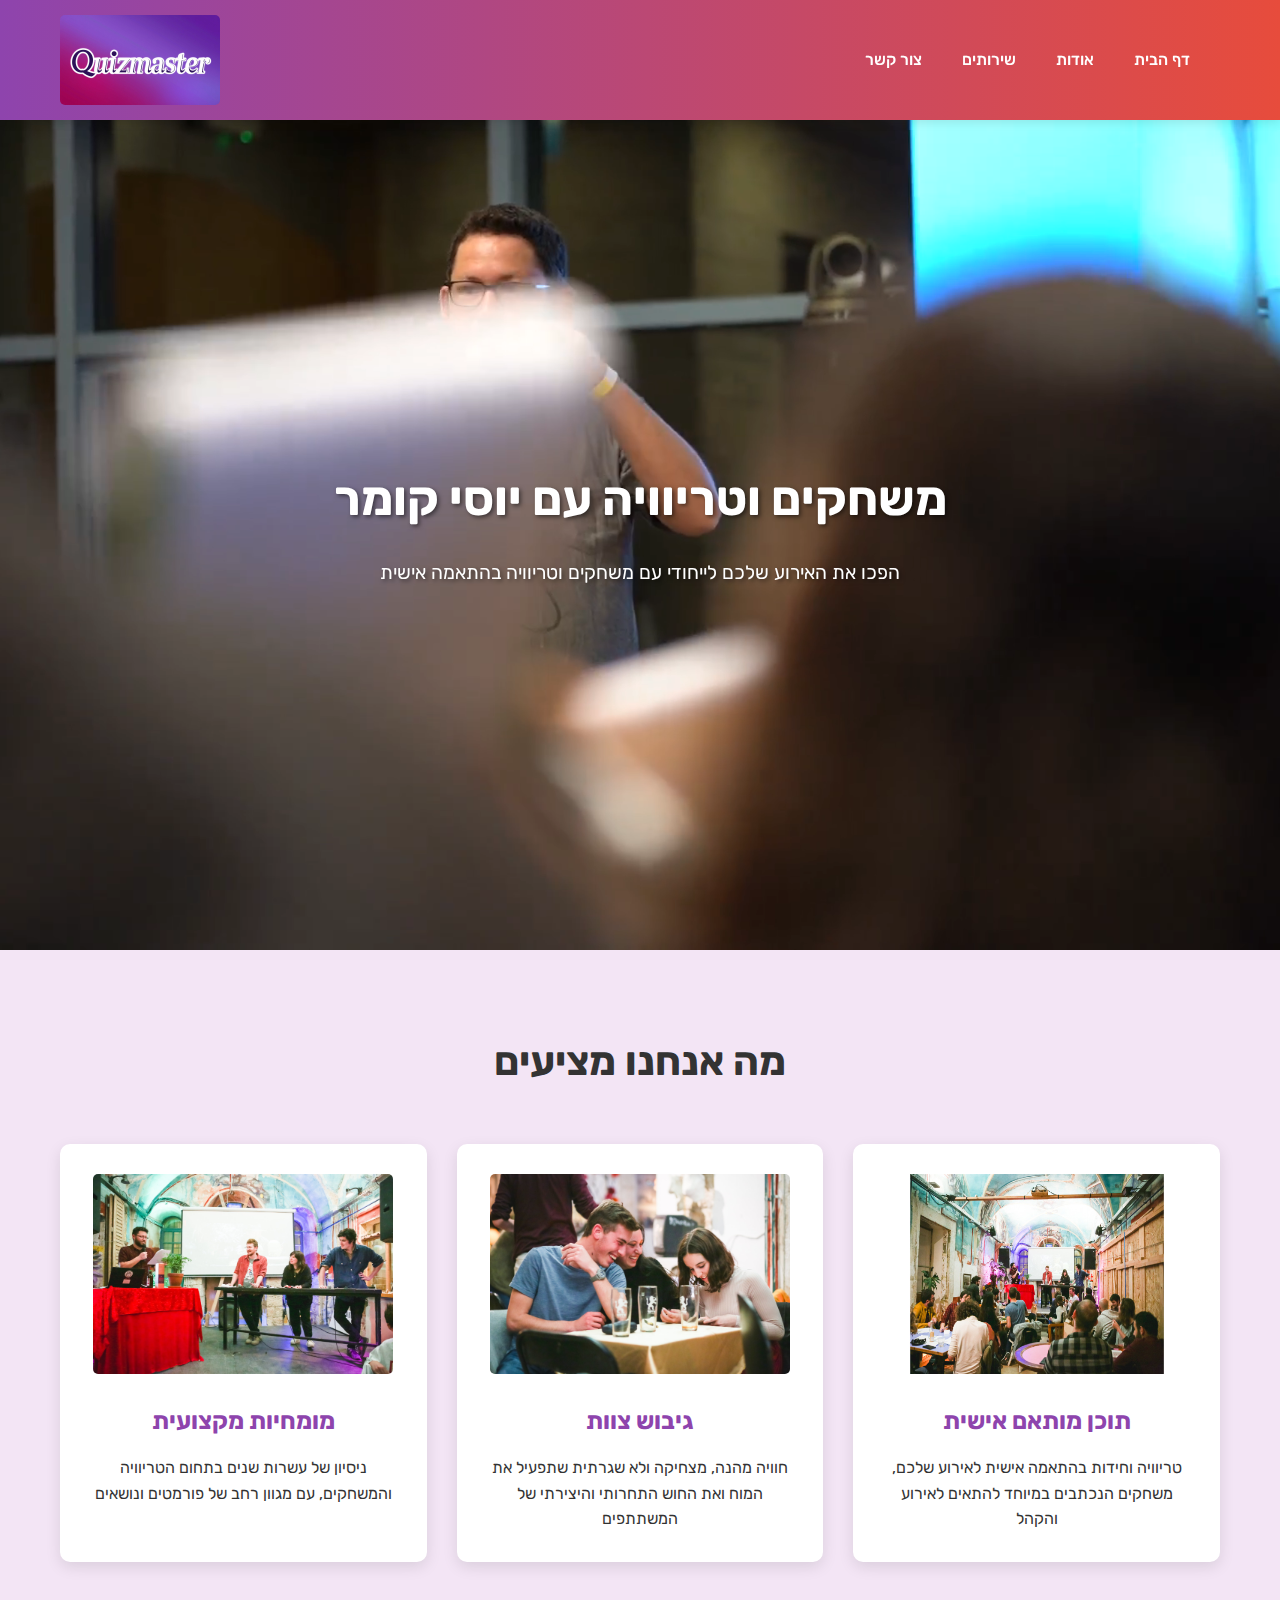
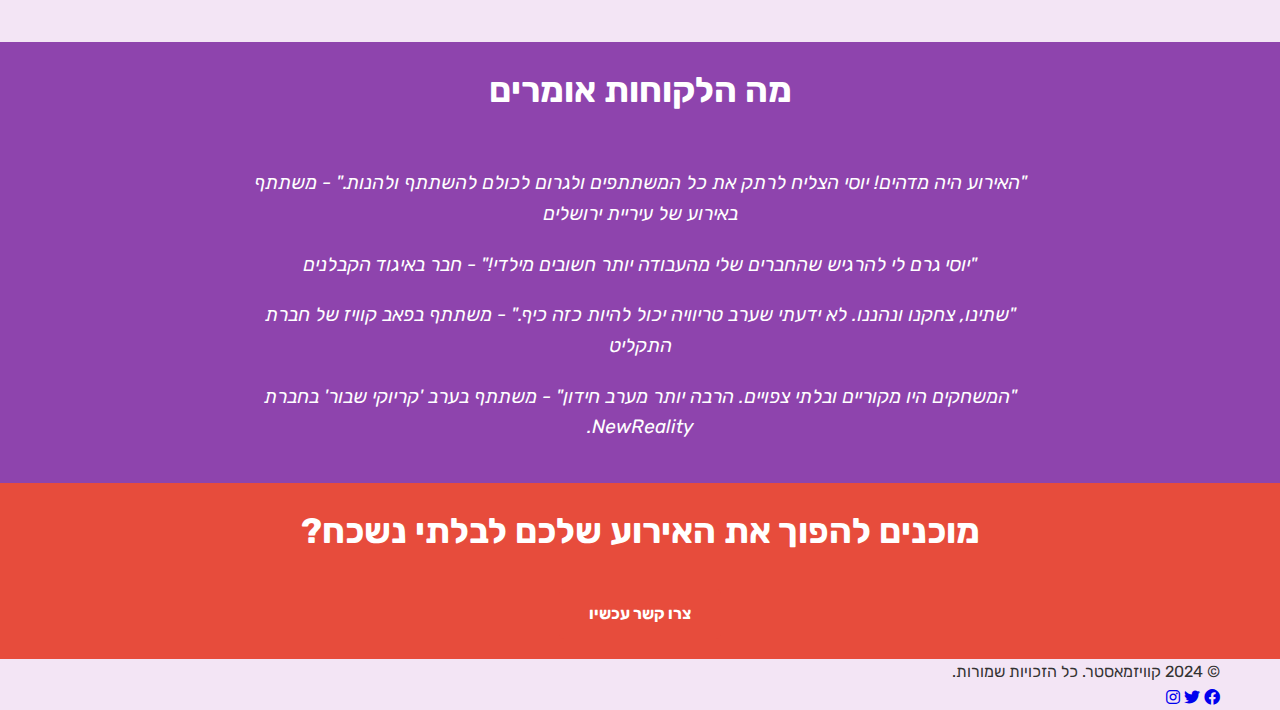
==== commit 15a1fb30: "undid vacation change" ====
--- a/index.html
+++ b/index.html
@@ -25,7 +25,7 @@
                 <!-- Images will be dynamically added here by JavaScript -->
             </div>
             <div class="hero-content">
-                <h1>משחקים וטריוויה מקצועיים עם יוסי קומר</h1>
+                <h1>משחקים וטריוויה עם יוסי קומר</h1>
                 <p>הפכו את האירוע שלכם לייחודי עם משחקים וטריוויה בהתאמה אישית</p>
                 
             </div>
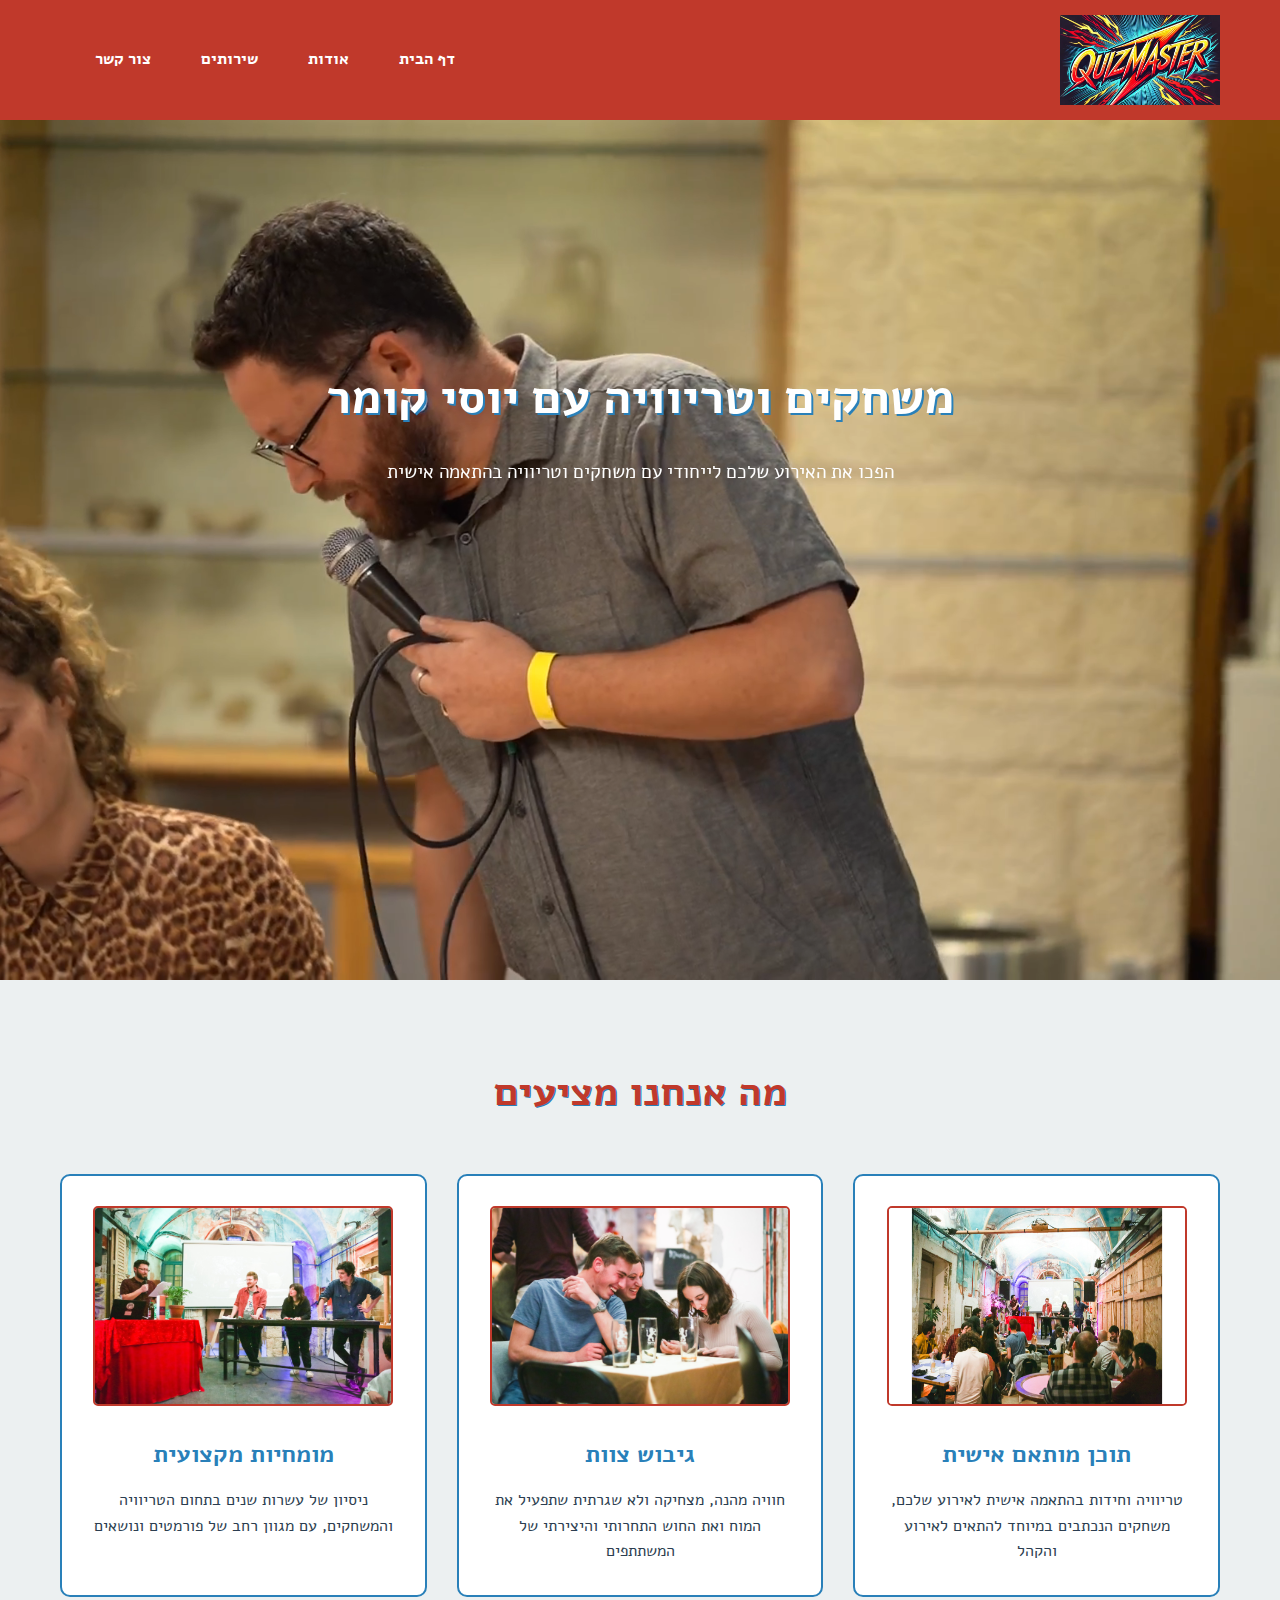
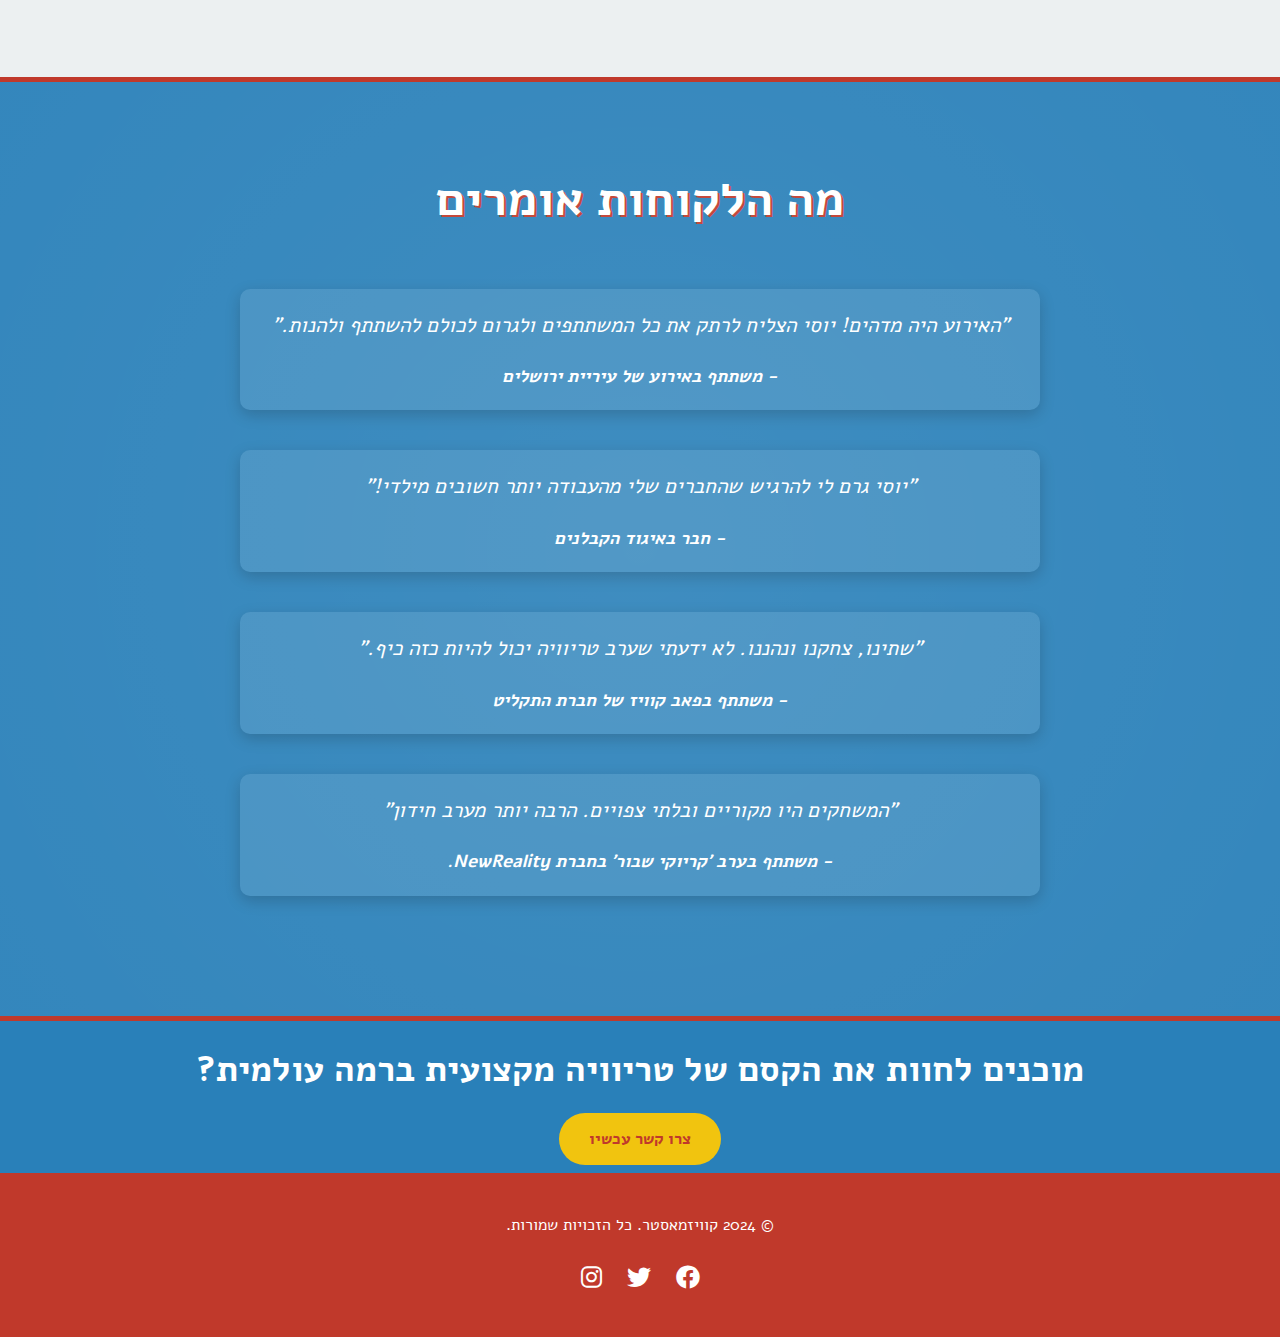
==== commit 04f4b1eb: "new logo and stuff" ====
--- a/index.html
+++ b/index.html
@@ -7,30 +7,34 @@
     <link rel="stylesheet" href="style.css">
     <link rel="stylesheet" href="https://cdnjs.cloudflare.com/ajax/libs/font-awesome/6.0.0-beta3/css/all.min.css">
 </head>
-<body class="with-header-padding-less">
+<body class="with-header-padding">
     <header>
         <div class="container">
             <nav>
                 <a href="index.html" class="logo">
-                    <img src="80slogo.jpg" alt="קוויזמאסטר לוגו" width="160" height="90">
+                    <img src="logoFighter1.jpg" alt="קוויזמאסטר לוגו" width="160" height="90">
                 </a>
-                <!-- The hamburger menu will be inserted here by JavaScript -->
+                <!-- The menu will be inserted here by JavaScript -->
             </nav>
         </div>
     </header>
 
+    <!-- Custom Cursor Element -->
+    <!-- This is handled in the JavaScript code -->
+
     <main>
         <section class="hero">
             <div class="slideshow-container">
-                <!-- Images will be dynamically added here by JavaScript -->
+                <!-- Videos will be added here by JavaScript -->
             </div>
             <div class="hero-content">
                 <h1>משחקים וטריוויה עם יוסי קומר</h1>
                 <p>הפכו את האירוע שלכם לייחודי עם משחקים וטריוויה בהתאמה אישית</p>
-                
+                <!-- CTA Button Removed -->
             </div>
         </section>
 
+        
         <section class="features">
             <div class="container">
                 <h2>מה אנחנו מציעים</h2>
@@ -54,23 +58,28 @@
             </div>
         </section>
 
+
+        <!-- Testimonials Section -->
         <section class="testimonials">
             <div class="container">
                 <h2>מה הלקוחות אומרים</h2>
                 <div class="testimonial-slider">
                     <div class="testimonial-item">
-                        <p>"האירוע היה מדהים! יוסי הצליח לרתק את כל המשתתפים ולגרום לכולם להשתתף ולהנות." - משתתף באירוע של עיריית ירושלים                      
+                        <p>"האירוע היה מדהים! יוסי הצליח לרתק את כל המשתתפים ולגרום לכולם להשתתף ולהנות."</p>
+                        <cite>- משתתף באירוע של עיריית ירושלים</cite>
                     </div>
                     <div class="testimonial-item">                                                
-                        <p>"יוסי גרם לי להרגיש שהחברים שלי מהעבודה יותר חשובים מילדי!" - חבר באיגוד הקבלנים
+                        <p>"יוסי גרם לי להרגיש שהחברים שלי מהעבודה יותר חשובים מילדי!"</p>
+                        <cite>- חבר באיגוד הקבלנים</cite>
                     </div>
                     <div class="testimonial-item">                                                
-                        <p>"שתינו, צחקנו ונהננו. לא ידעתי שערב טריוויה יכול להיות כזה כיף." - משתתף בפאב קוויז של חברת התקליט
+                        <p>"שתינו, צחקנו ונהננו. לא ידעתי שערב טריוויה יכול להיות כזה כיף."</p>
+                        <cite>- משתתף בפאב קוויז של חברת התקליט</cite>
                     </div>
                     <div class="testimonial-item">                                                
-                        <p>"המשחקים היו מקוריים ובלתי צפויים. הרבה יותר מערב חידון" - משתתף בערב 'קריוקי שבור' בחברת NewReality.
+                        <p>"המשחקים היו מקוריים ובלתי צפויים. הרבה יותר מערב חידון"</p>
+                        <cite>- משתתף בערב 'קריוקי שבור' בחברת NewReality.</cite>
                     </div>
-                    
                     <!-- Add more testimonial items here -->
                 </div>
             </div>
@@ -78,17 +87,18 @@
 
         <section class="cta">
             <div class="container">
-                <h2>מוכנים להפוך את האירוע שלכם לבלתי נשכח?</h2>
+                <h2>מוכנים לחוות את הקסם של טריוויה מקצועית ברמה עולמית?</h2>
                 <a href="contact.html" class="cta-button">צרו קשר עכשיו</a>
             </div>
         </section>
+
     </main>
 
     <footer>
         <div class="container">
             <p>&copy; 2024 קוויזמאסטר. כל הזכויות שמורות.</p>
             <div class="social-icons">
-                <a href="#" aria-label="פייסבוק"><i class="fab fa-facebook"></i></a>
+                <a href="https://www.facebook.com/professoramiacyborg" aria-label="פייסבוק"><i class="fab fa-facebook"></i></a>
                 <a href="#" aria-label="טוויטר"><i class="fab fa-twitter"></i></a>
                 <a href="#" aria-label="אינסטגרם"><i class="fab fa-instagram"></i></a>
             </div>
@@ -96,4 +106,4 @@
     </footer>
     <script src="script.js"></script>
 </body>
-</html>+</html>
--- a/style.css
+++ b/style.css
@@ -1,13 +1,12 @@
-
 /* Global Styles */
-@import url('https://fonts.googleapis.com/css2?family=Rubik:wght@400;500;700&display=swap');
+@import url('https://fonts.googleapis.com/css2?family=Press+Start+2P&family=Alef:wght@400;700&display=swap');
 
 :root {
-    --primary-color: #8e44ad;
-    --secondary-color: #e74c3c;
-    --background-color: #f3e5f5;
-    --text-color: #333333;
-    --accent-color: #9b59b6;
+    --primary-color: #c0392b; /* אדום כהה */
+    --secondary-color: #2980b9; /* כחול בינוני */
+    --background-color: #ecf0f1; /* אפור בהיר */
+    --text-color: #2c3e50; /* כחול כהה */
+    --accent-color: #f1c40f; /* צהוב זהב */
 }
 
 * {
@@ -17,13 +16,15 @@
 }
 
 body {
-    font-family: 'Rubik', sans-serif;
+    font-family: 'Alef', sans-serif;
     line-height: 1.6;
     background-color: var(--background-color);
     color: var(--text-color);
     direction: rtl;
-}
-
+    overflow-x: hidden;
+}
+
+/* Containers */
 .container {
     max-width: 1200px;
     margin: 0 auto;
@@ -32,8 +33,7 @@
 
 /* Header and Navigation Styles */
 header {
-    background-image: linear-gradient(to right, var(--primary-color), var(--secondary-color));
-    box-shadow: 0 2px 10px rgba(0, 0, 0, 0.1);
+    background-color: var(--primary-color);
     position: fixed;
     width: 100%;
     top: 0;
@@ -41,199 +41,100 @@
 }
 
 .with-header-padding {
-    padding-top: 60px;
-}
-
-.with-header-padding main {
-    margin-top: 80px;
-}
-.with-header-padding-less {
-    padding-top: 50px;
+    padding-top: 80px;
 }
 
 nav {
-  display: flex;
-  justify-content: space-between;
-  align-items: center;
-  padding: 15px 0;
-  order: 2;
+    display: flex;
+    justify-content: space-between;
+    align-items: center;
+    padding: 15px 0;
+    position: relative;
 }
 
 .logo {
-  display: flex;
-  align-items: flex-start;
-  text-decoration: none;
-  order: 3; 
+    display: flex;
+    align-items: center;
+    text-decoration: none;
 }
 
 .logo img {
-  /*margin-right: 10px; /* Swap the margin from left to right */
-  border-radius: 5px;
-}
-
-/* Hamburger Menu Styles */
-@media (max-width: 767px) {
-    .hamburger-menu {
-        position: fixed;
-        top: 40px;
-        right: 20px;
-        display: flex;
-        flex-direction: column;
-        align-items: flex-end;
-        z-index: 100;
-    }
-
-    .hamburger-icon {
-        display: block;
-        cursor: pointer;
-        padding: 10px;
-    }
-
-    .hamburger-icon span {
-        display: block;
-        width: 25px;
-        height: 3px;
-        background-color: #fff;
-        margin: 5px 0;
-        transition: 0.4s;
-    }
-}
-
-@media (min-width: 768px) {
-    .hamburger-menu,
-    .hamburger-icon {
-        display: none;
-    }
-}
-
+    width: 160px;
+    height: auto;
+}
+
+/* Menu Items */
 .menu-items {
     display: flex;
     list-style-type: none;
 }
 
 .menu-items li {
-    margin-right: 20px;
+    margin-left: 20px;
 }
 
 .menu-items li a {
     text-decoration: none;
     color: #fff;
-    font-weight: 500;
+    font-weight: bold;
     transition: background-color 0.3s ease;
-    padding: 5px 10px;
+    padding: 10px 15px;
     border-radius: 5px;
 }
 
 .menu-items li a:hover {
-    background-color: rgba(255, 255, 255, 0.2);
-}
-
-.menu-items.show-on-mobile {
-    display: flex;
-    flex-direction: column;
-    align-items: flex-start;
-}
-
-.menu-items.show-on-mobile li {
-    margin-right: 0;
-    margin-bottom: 10px;
-}
-
-/* Features Section */
-.features {
-    padding: 80px 0;
-}
-
-.features h2 {
-    text-align: center;
-    font-size: 2.5rem;
-    margin-bottom: 50px;
-}
-
-.feature-grid {
-    display: grid;
-    grid-template-columns: repeat(auto-fit, minmax(300px, 1fr));
-    gap: 30px;
-}
-
-.feature-item {
+    background-color: var(--accent-color);
+    color: var(--primary-color);
+}
+
+/* Hamburger Menu Styles */
+.hamburger-icon {
+    display: none;
+    cursor: pointer;
+    padding: 10px;
+}
+
+.hamburger-icon span {
+    display: block;
+    width: 25px;
+    height: 3px;
     background-color: #fff;
-    border-radius: 10px;
-    padding: 30px;
-    text-align: center;
-    box-shadow: 0 5px 15px rgba(0, 0, 0, 0.1);
-    transition: transform 0.3s ease;
-}
-
-.feature-item:hover {
-    transform: translateY(-10px);
-}
-
-.feature-item img {
-    max-width: 100%;
-    border-radius: 5px;
-    margin-bottom: 20px;
-}
-
-.feature-item h3 {
-    font-size: 1.5rem;
-    margin-bottom: 15px;
-    color: var(--primary-color);
-}
-
-/* Testimonials Section */
-.testimonials {
+    margin: 5px 0;
+    transition: 0.4s;
+}
+
+/* Responsive Navigation */
+@media (max-width: 768px) {
+    .menu-items {
+        display: none;
+        flex-direction: column;
+        position: absolute;
+        top: 60px;
+        right: 0;
+        background-color: var(--primary-color);
+        width: 100%;
+    }
+
+    .menu-items.show {
+        display: flex;
+    }
+
+    .menu-items li {
+        margin: 10px 0;
+        text-align: center;
+    }
+
+    .hamburger-icon {
+        display: block;
+    }
+}
+
+/* Hero Section (Main Page Only) */
+.hero {
     background-color: var(--primary-color);
-    color: #fff;
-    padding: 20px 0;
-}
-
-.testimonials h2 {
-    text-align: center;
-    font-size: 2.2rem;
-    margin-bottom: 50px;
-}
-
-.testimonial-slider {
-    max-width: 800px;
-    margin: 0 auto;
-}
-
-.testimonial-item {
-    text-align: center;
-}
-
-.testimonial-item p {
-    font-size: 1.2rem;
-    font-style: italic;
-    margin-bottom: 20px;
-}
-
-.testimonial-item cite {
-    font-weight: 700;
-}
-
-/* CTA Section */
-.cta {
-    background-color: var(--secondary-color);
-    color: #fff;
-    padding: 20px 0;
-    text-align: center;
-}
-
-.cta h2 {
-    font-size: 2.2rem;
-    margin-bottom: 30px;
-}
-
-/* Hero Section */
-.hero {
     position: relative;
     height: 100vh;
     overflow: hidden;
-    display: flex;
-    align-items: center;
-    justify-content: center;
     color: #fff;
     padding-top: 80px;
 }
@@ -241,16 +142,15 @@
 .slideshow-container {
     position: absolute;
     top: 0;
-    left: 0;
+    right: 0;
     width: 100%;
     height: 100%;
 }
 
-.slideshow-container img,
 .slideshow-container video {
     position: absolute;
     top: 0;
-    left: 0;
+    right: 0;
     width: 100%;
     height: 100%;
     object-fit: cover;
@@ -262,136 +162,291 @@
     position: relative;
     z-index: 1;
     text-align: center;
-    padding: 20px;
-    text-shadow: 2px 2px 4px rgba(0,0,0,0.5);
-}
-
-.hero h1 {
+    margin-top: 200px;
+}
+
+.hero-content h1 {
     font-size: 3rem;
     margin-bottom: 20px;
-}
-
-.hero p {
+    text-shadow: 2px 2px var(--secondary-color);
+}
+
+.hero-content p {
     font-size: 1.2rem;
     margin-bottom: 30px;
 }
 
 .cta-button {
-    display: inline-block;
+    background-color: var(--accent-color);
+    color: var(--primary-color);
+    padding: 15px 30px;
+    border-radius: 50px;
+    text-decoration: none;
+    font-weight: bold;
+    transition: background-color 0.3s ease;
+}
+
+.cta-button:hover {
+    background-color: #d4ac0d;
+}
+
+/* Features Section */
+.features {
+    padding: 80px 0;
+}
+
+.features h2 {
+    text-align: center;
+    font-size: 2.5rem;
+    margin-bottom: 50px;
+    color: var(--primary-color);
+    text-shadow: 1px 1px var(--secondary-color);
+}
+
+.feature-grid {
+    display: grid;
+    grid-template-columns: repeat(auto-fit, minmax(300px, 1fr));
+    gap: 30px;
+}
+
+.feature-item {
+    background-color: #fff;
+    border: 2px solid var(--secondary-color);
+    border-radius: 10px;
+    padding: 30px;
+    text-align: center;
+    transition: transform 0.3s ease;
+    position: relative;
+    overflow: hidden;
+}
+
+.feature-item:hover {
+    transform: translateY(-10px);
+}
+
+.feature-item img {
+    max-width: 100%;
+    border-radius: 5px;
+    margin-bottom: 20px;
+    border: 2px solid var(--primary-color);
+}
+
+.feature-item h3 {
+    font-size: 1.5rem;
+    margin-bottom: 15px;
+    color: var(--secondary-color);
+}
+
+.feature-item p {
+    line-height: 1.6;
+}
+
+/* Footer */
+footer {
+    background-color: var(--primary-color);
+    color: #fff;
+    padding: 40px 0;
+}
+
+footer .container {
+    display: flex;
+    flex-direction: column;
+    align-items: center;
+    text-align: center;
+}
+
+footer p {
+    margin-bottom: 20px;
+}
+
+footer .social-icons a {
+    color: #fff;
+    margin: 0 10px;
+    font-size: 1.5rem;
+}
+
+footer .social-icons a:hover {
+    color: var(--accent-color);
+}
+
+/* Custom Cursor */
+.custom-cursor {
+    width: 50px;
+    height: 50px;
+    position: fixed;
+    top: 0;
+    left: 0;
+    pointer-events: none;
+    background: url('fish-cursor.png') no-repeat center center;
+    background-size: contain;
+    opacity: 0.8;
+    transition: transform 0.1s ease;
+}
+
+/* Testimonials Section */
+.testimonials {
+    background-color: var(--secondary-color); /* שינוי הרקע לצבע משני */
+    color: #fff;
+    padding: 80px 0;
+    position: relative;
+    overflow: hidden;
+    border-top: 5px solid var(--primary-color);
+    border-bottom: 5px solid var(--primary-color);
+}
+
+.testimonials::before {
+    content: '';
+    position: absolute;
+    top: -50%;
+    right: -50%;
+    width: 200%;
+    height: 200%;
+    background: radial-gradient(circle, rgba(255, 255, 255, 0.1), transparent);
+    animation: rotate 20s linear infinite;
+}
+
+@keyframes rotate {
+    from {
+        transform: rotate(0deg);
+    }
+    to {
+        transform: rotate(360deg);
+    }
+}
+
+.testimonials h2 {
+    text-align: center;
+    font-size: 3rem;
+    margin-bottom: 50px;
+    color: #fff;
+    text-shadow: 2px 2px var(--primary-color);
+}
+
+.testimonial-slider {
+    max-width: 800px;
+    margin: 0 auto;
+}
+
+.testimonial-item {
+    text-align: center;
+    margin-bottom: 40px;
+    background: rgba(255, 255, 255, 0.1); /* רקע שקוף */
+    padding: 20px;
+    border-radius: 10px;
+    box-shadow: 0 5px 15px rgba(0, 0, 0, 0.2);
+    transition: transform 0.3s ease, background 0.3s ease;
+}
+
+.testimonial-item:hover {
+    transform: translateY(-5px);
+    background: rgba(255, 255, 255, 0.2);
+}
+
+.testimonial-item p {
+    font-size: 1.3rem;
+    font-style: italic;
+    margin-bottom: 20px;
+}
+
+.testimonial-item cite {
+    font-weight: bold;
+    font-size: 1.1rem;
+}
+
+/* Responsive Styles for Testimonials */
+@media (max-width: 768px) {
+    .testimonials h2 {
+        font-size: 2.5rem;
+    }
+
+    .testimonial-item p {
+        font-size: 1.1rem;
+    }
+
+    .testimonial-item cite {
+        font-size: 1rem;
+    }
+}
+
+/* CTA Section */
+.cta {
     background-color: var(--secondary-color);
     color: #fff;
-    padding: 12px 30px;
-    border-radius: 5px;
-    text-decoration: none;
-    font-weight: 700;
-    transition: background-color 0.3s ease, transform 0.3s ease;
-}
-
-.cta-button:hover {
-    background-color: #c0392b;
-    transform: translateY(-3px);
-}
+    padding: 20px 0;
+    text-align: center;
+}
+
+.cta h2 {
+    font-size: 2.2rem;
+    margin-bottom: 30px;
+}
+
 
 /* About Section */
+.about-content {
+    padding: 80px 0;
+}
+
 .about-content h1 {
     text-align: center;
-    margin-bottom: 30px;
-    font-size: 2.5em;
+    margin-bottom: 50px;
+    font-size: 2.5rem;
     color: var(--primary-color);
 }
 
 .about-grid {
     display: flex;
-    flex-direction: row;
+    flex-direction: row-reverse; /* כדי שהתמונה תהיה בצד ימין והטקסט בצד שמאל */
     align-items: flex-start;
     gap: 20px;
-    padding: 40px;
+    padding: 0 20px;
+}
+
+.about-image {
+    flex: 0 0 300px; /* הגדרת רוחב קבוע לתמונה */
+    flex-shrink: 0; /* מונע מהתמונה להתכווץ */
 }
 
 .about-image img {
-    max-width: 300px;
+    width: 100%;
+    max-width: 300px; /* מקסימום רוחב לתמונה */
     height: auto;
     border-radius: 8px;
 }
 
 .about-text {
-    flex: 1;
+    flex: 1; /* הטקסט יתפוס את השטח הנותר */
     text-align: right;
+}
+
+.about-text h2 {
+    font-size: 2rem;
+    margin-bottom: 20px;
+    color: var(--secondary-color);
+}
+
+.about-text p {
+    margin-bottom: 15px;
+    line-height: 1.6;
 }
 
 /* Responsive Styles */
 @media (max-width: 768px) {
-    .hamburger-icon {
-        display: block;
-    }
-
-    .menu-items {
-        display: none;
-        position: absolute;
-        top: 100%;
-        left: 0;
-        width: 100%;
-        background-color: var(--primary-color);
+    .about-grid {
         flex-direction: column;
         align-items: center;
-        padding: 20px 0;
-    }
-
-    .menu-items.show {
-        display: flex;
-    }
-
-    .menu-items li {
-        margin: 10px 0;
-    }
-
-    nav {
-        flex-direction: column;
-    }
-
-    .hero h1 {
-        font-size: 2.5rem;
-    }
-
-    .feature-grid {
-        grid-template-columns: 1fr;
-    }
-
-    footer .container {
-        flex-direction: column;
         text-align: center;
     }
 
-    .social-icons {
-        margin-top: 20px;
-    }
-
-    .about-content h1 {
-        font-size: 2em;
-        margin-bottom: 20px;
-    }
-
-    .about-grid {
-        flex-direction: column;
-        padding: 20px;
+    .about-image {
+        flex: 0 0 auto; /* מאפשר לתמונה להתאים את עצמה למסך קטן */
+    }
+
+    .about-image img {
+        max-width: 80%; /* מקטין את התמונה במסכים קטנים */
     }
 
     .about-text {
         text-align: center;
     }
-}
-
-@media (max-width: 480px) {
-    .about-content h1 {
-        font-size: 1.5em;
-        margin-bottom: 15px;
-    }
-
-    .about-grid {
-        padding: 15px;
-    }
-
-    .about-text {
-        text-align: center;
-    }
 }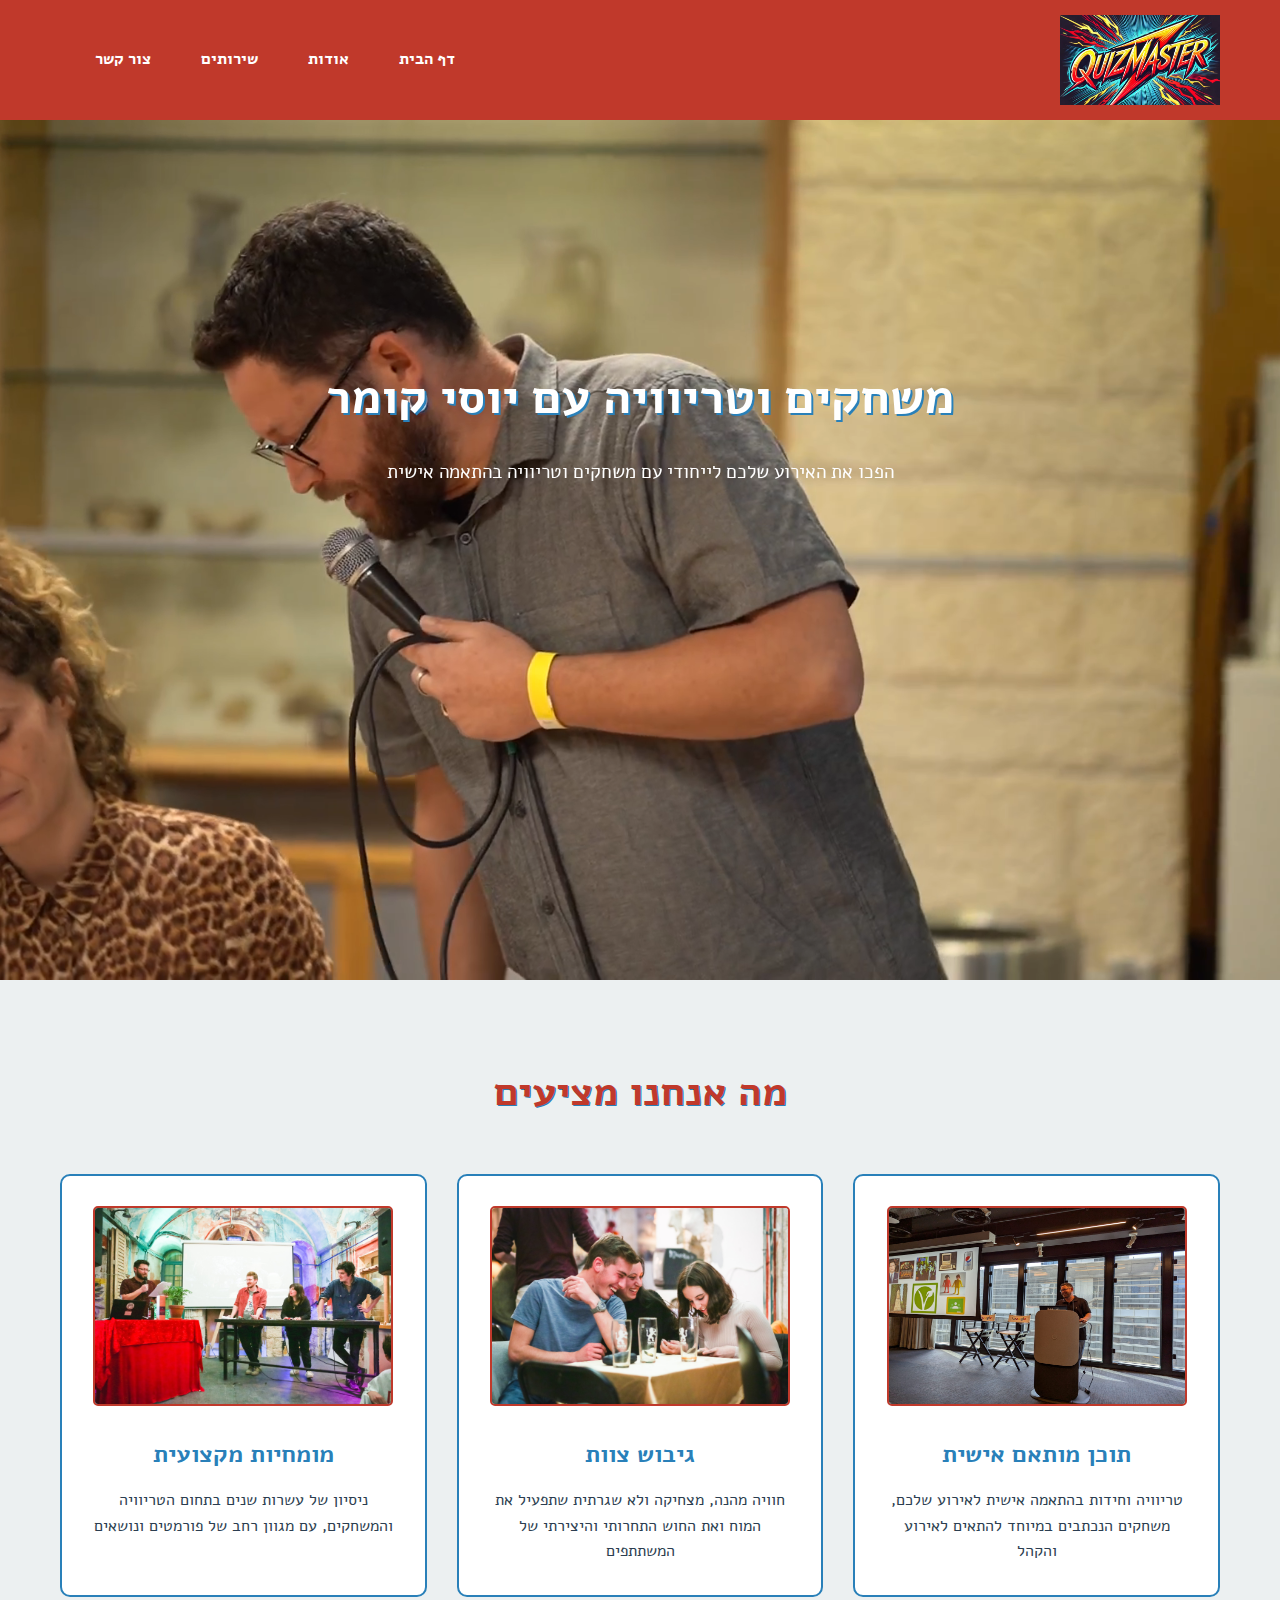
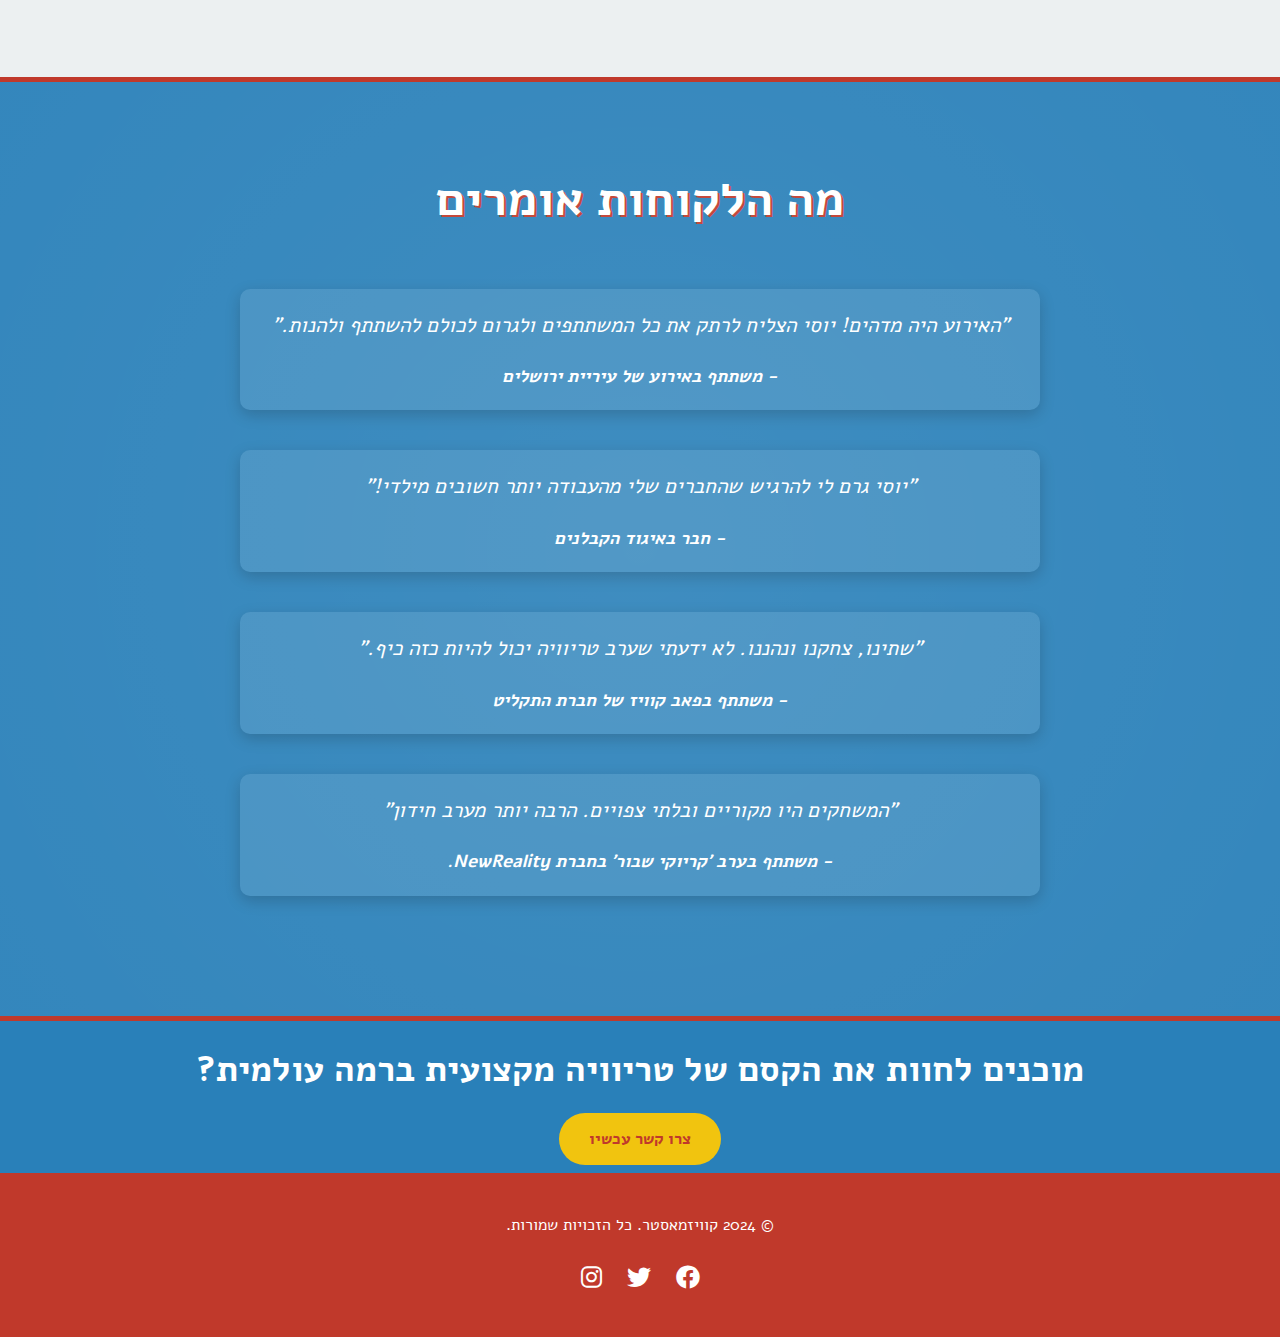
==== commit 92188086: "two pictures" ====
--- a/index.html
+++ b/index.html
@@ -3,7 +3,7 @@
 <head>
     <meta charset="UTF-8">
     <meta name="viewport" content="width=device-width, initial-scale=1.0">
-    <title>קוויזמאסטר - אירועי טריוויה מקצועיים</title>
+    <title>קוויזמאסטר - טריוויה ומשחקים</title>
     <link rel="stylesheet" href="style.css">
     <link rel="stylesheet" href="https://cdnjs.cloudflare.com/ajax/libs/font-awesome/6.0.0-beta3/css/all.min.css">
 </head>
@@ -40,7 +40,7 @@
                 <h2>מה אנחנו מציעים</h2>
                 <div class="feature-grid">
                     <div class="feature-item">
-                        <img src="IMG-20240827-WA0010.jpg" alt="טריוויה מגוונת" width="300" height="200">
+                        <img src="yossigoggle.jpg" alt="טריוויה מגוונת" width="300" height="200">
                         <h3>תוכן מותאם אישית</h3>
                         <p>טריוויה וחידות בהתאמה אישית לאירוע שלכם, משחקים הנכתבים במיוחד להתאים לאירוע והקהל</p>
                     </div>
--- a/style.css
+++ b/style.css
@@ -7,6 +7,8 @@
     --background-color: #ecf0f1; /* אפור בהיר */
     --text-color: #2c3e50; /* כחול כהה */
     --accent-color: #f1c40f; /* צהוב זהב */
+
+    
 }
 
 * {
@@ -105,6 +107,24 @@
 
 /* Responsive Navigation */
 @media (max-width: 768px) {
+    nav {
+        display: flex;
+        justify-content: center; /* Center the logo */
+        align-items: center;     /* Vertically center items */
+        position: relative;      /* Establish a positioning context for the hamburger */
+        padding: 15px 20px;      /* Adjust padding as needed */
+    }
+
+    
+
+    .hamburger-icon {
+        position: absolute;
+        right: 20px;  /* Position the hamburger menu 20px from the right */
+        top: 50%;
+        transform: translateY(-50%); /* Vertically center the hamburger icon */
+        display: block; /* Ensure it's visible on mobile */
+    }
+
     .menu-items {
         display: none;
         flex-direction: column;
@@ -123,11 +143,9 @@
         margin: 10px 0;
         text-align: center;
     }
-
-    .hamburger-icon {
-        display: block;
-    }
-}
+}
+
+
 
 /* Hero Section (Main Page Only) */
 .hero {
@@ -277,9 +295,9 @@
     top: 0;
     left: 0;
     pointer-events: none;
-    background: url('fish-cursor.png') no-repeat center center;
+    background: url('fish-removebg-preview.png') no-repeat center center;
     background-size: contain;
-    opacity: 0.8;
+    opacity: 0.9;
     transition: transform 0.1s ease;
 }
 
